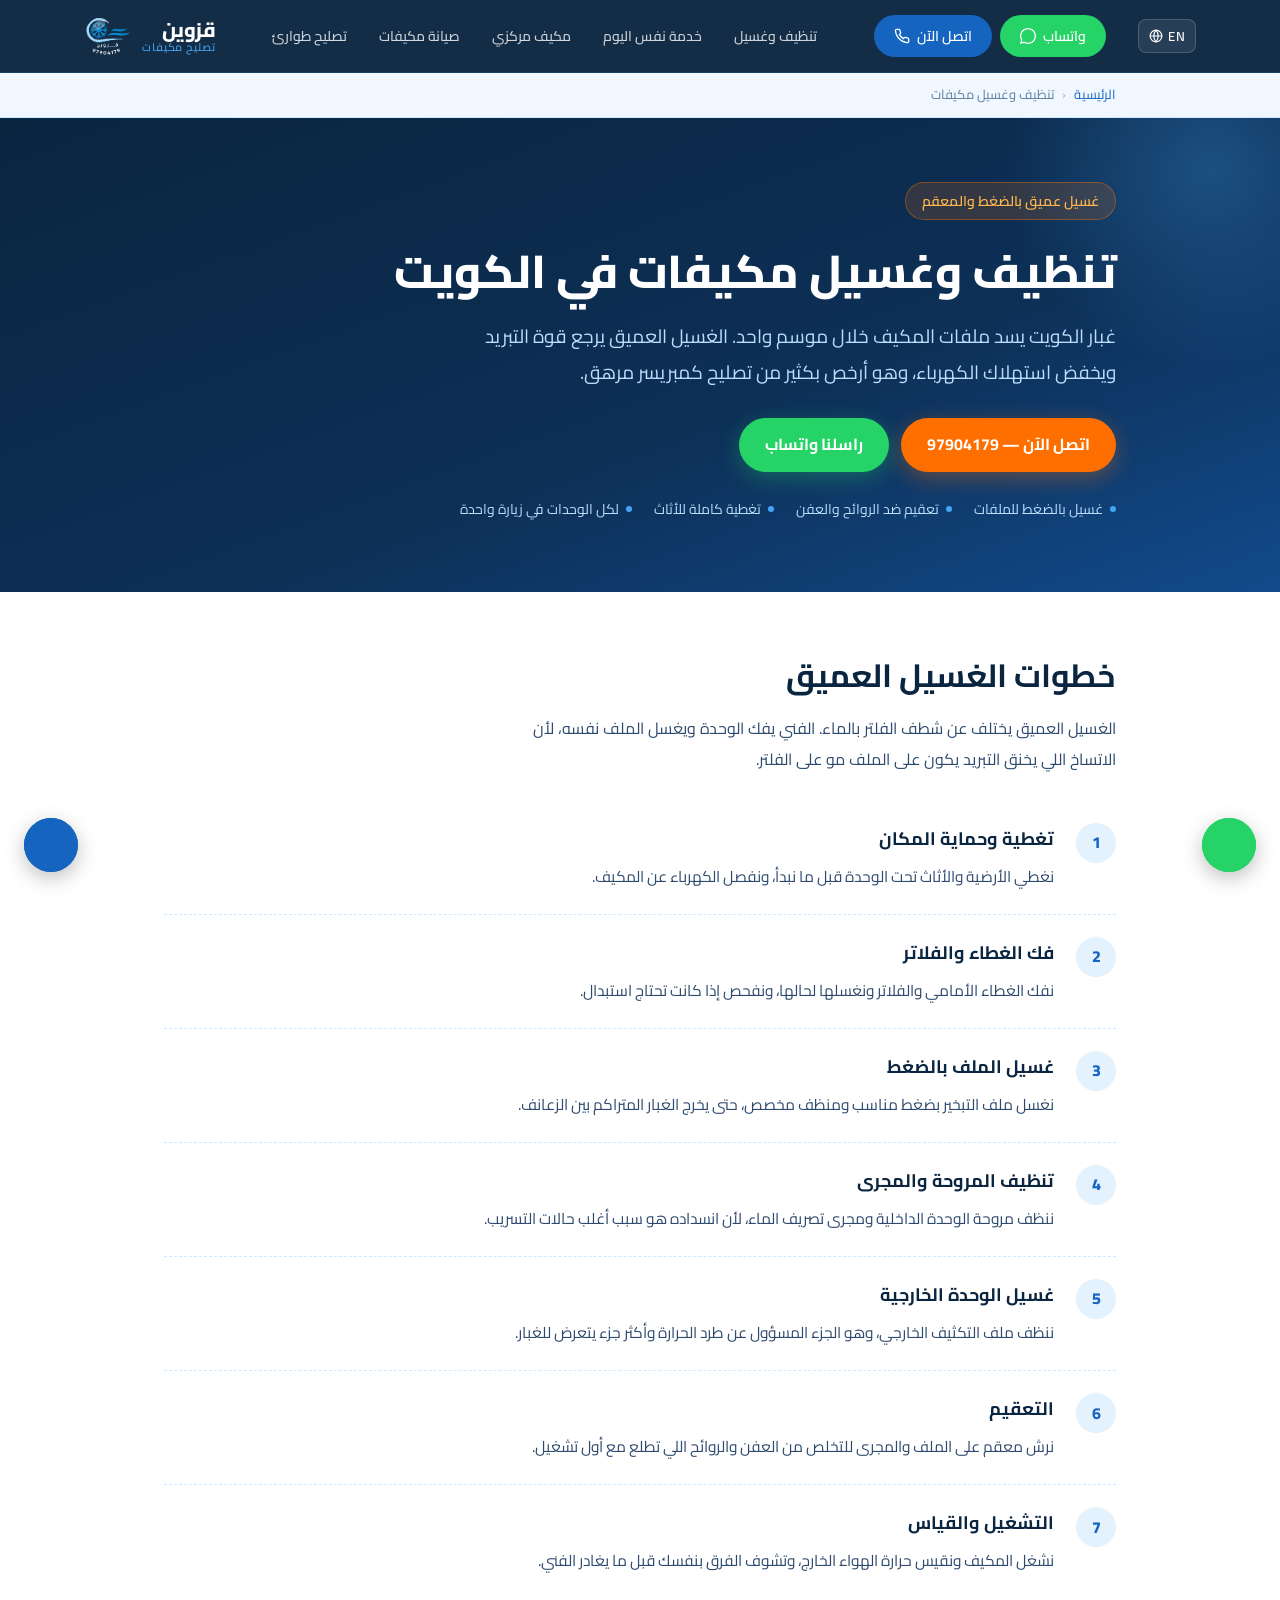
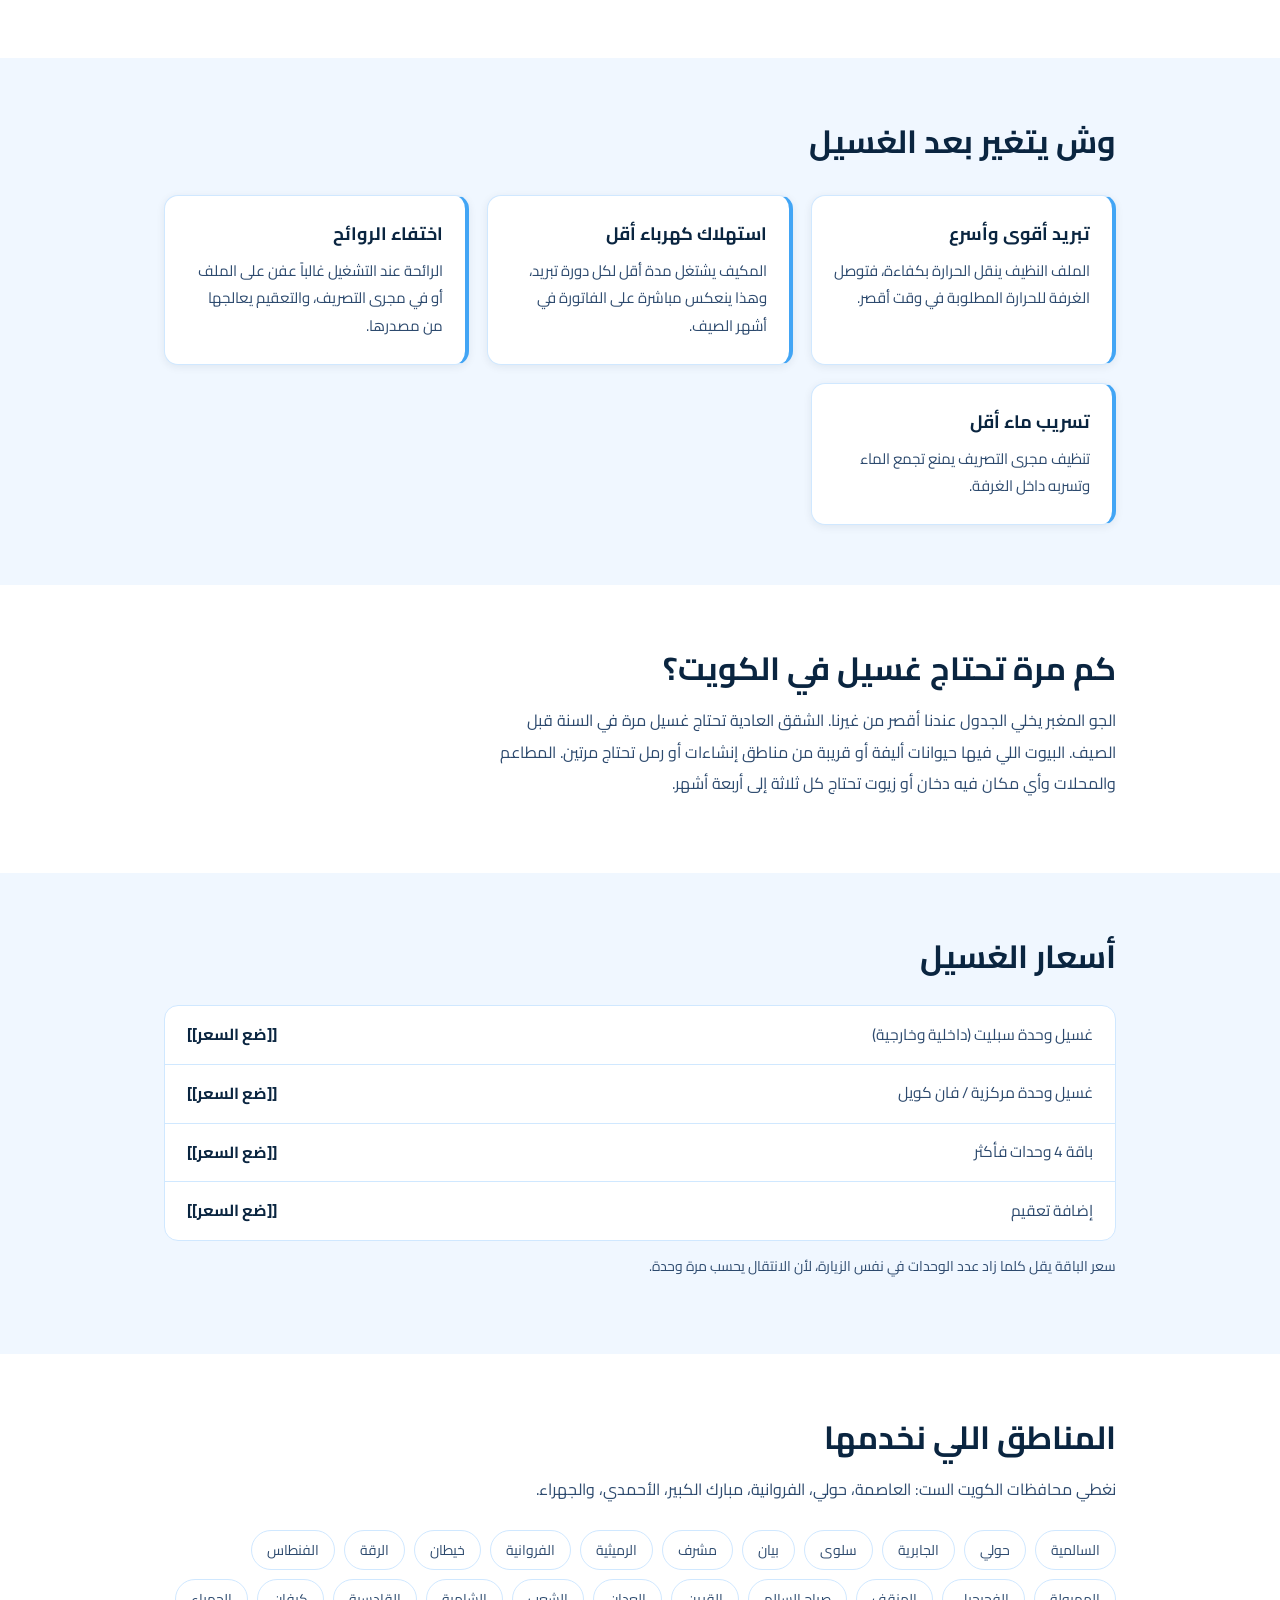
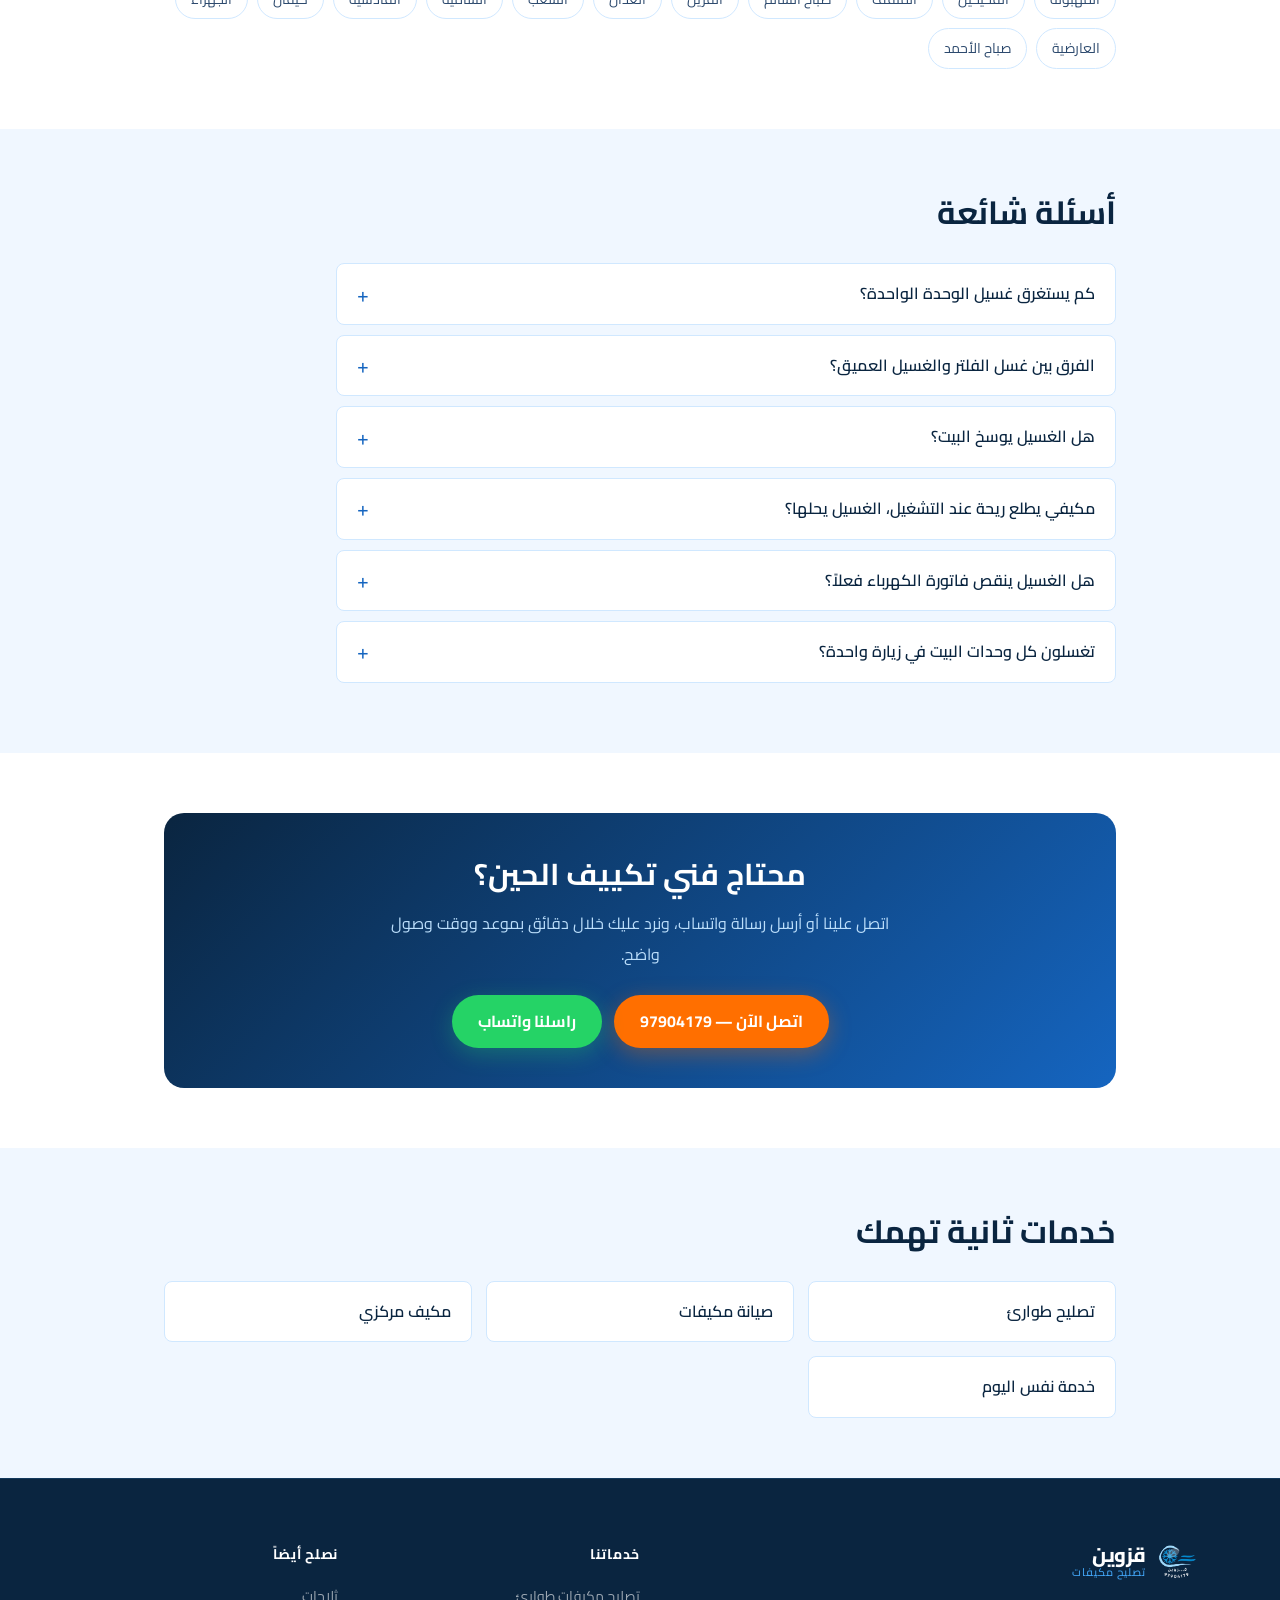
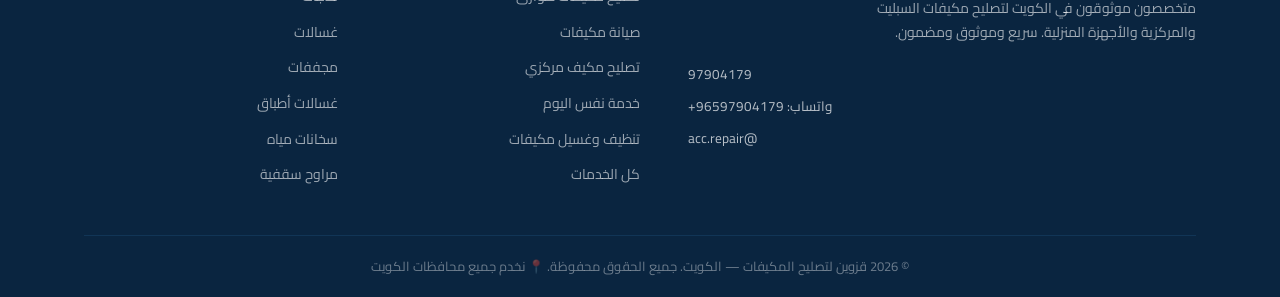
==== ac-cleaning-kuwait.html @ de3b5e45 "arabic landing pages" ====
<!DOCTYPE html>
<html lang="ar" dir="rtl">

<head>
  <!-- Google Tag Manager -->
  <script>(function(w,d,s,l,i){w[l]=w[l]||[];w[l].push({'gtm.start':
  new Date().getTime(),event:'gtm.js'});var f=d.getElementsByTagName(s)[0],
  j=d.createElement(s),dl=l!='dataLayer'?'&l='+l:'';j.async=true;j.src=
  'https://www.googletagmanager.com/gtm.js?id='+i+dl;f.parentNode.insertBefore(j,f);
  })(window,document,'script','dataLayer','GTM-M6X77CFB');</script>
  <!-- End Google Tag Manager -->

  <meta charset="UTF-8" />
  <meta name="viewport" content="width=device-width, initial-scale=1.0" />

  <title>تنظيف وغسيل مكيفات في الكويت | غسيل عميق بالضغط | 97904179</title>
  <meta name="description" content="غسيل وتنظيف مكيفات عميق في الكويت. تنظيف الفلاتر والملفات ومجرى التصريف بالضغط والمعقم، لتبريد أقوى وفاتورة كهرباء أقل. اتصل 97904179." />
  <meta name="keywords" content="تنظيف مكيفات الكويت, غسيل مكيفات, غسيل مكيف سبليت, تنظيف مكيف بالضغط, تعقيم مكيفات الكويت" />
  <meta name="author" content="قزوين لتصليح المكيفات الكويت" />
  <meta name="robots" content="index, follow" />
  <meta name="language" content="Arabic" />
  <link rel="canonical" href="https://www.qazwinacrepair.com/ac-cleaning-kuwait.html" />

  <meta property="og:type" content="website" />
  <meta property="og:url" content="https://www.qazwinacrepair.com/ac-cleaning-kuwait.html" />
  <meta property="og:title" content="تنظيف وغسيل مكيفات في الكويت | غسيل عميق بالضغط | 97904179" />
  <meta property="og:description" content="غسيل وتنظيف مكيفات عميق في الكويت. تنظيف الفلاتر والملفات ومجرى التصريف بالضغط والمعقم، لتبريد أقوى وفاتورة كهرباء أقل. اتصل 97904179." />
  <meta property="og:image" content="https://www.qazwinacrepair.com/images/logo.webp" />
  <meta property="og:locale" content="ar_KW" />
  <meta property="og:site_name" content="قزوين لتصليح المكيفات الكويت" />
  <meta name="twitter:card" content="summary_large_image" />
  <meta name="twitter:title" content="تنظيف وغسيل مكيفات في الكويت | غسيل عميق بالضغط | 97904179" />
  <meta name="twitter:description" content="غسيل وتنظيف مكيفات عميق في الكويت. تنظيف الفلاتر والملفات ومجرى التصريف بالضغط والمعقم، لتبريد أقوى وفاتورة كهرباء أقل. اتصل 97904179." />

  <meta name="theme-color" content="#0A2540" />
  <meta name="geo.region" content="KW" />
  <meta name="geo.placename" content="Kuwait" />
  <meta name="geo.position" content="29.3759;47.9774" />
  <meta name="ICBM" content="29.3759, 47.9774" />

  <link rel="apple-touch-icon" sizes="180x180" href="/apple-touch-icon.png">
  <link rel="icon" type="image/png" sizes="32x32" href="/favicon-32x32.png">
  <link rel="icon" type="image/png" sizes="16x16" href="/favicon-16x16.png">
  <link rel="manifest" href="/site.webmanifest">

  <link rel="preconnect" href="https://fonts.googleapis.com" />
  <link rel="preconnect" href="https://fonts.gstatic.com" crossorigin />
  <link rel="stylesheet" href="https://fonts.googleapis.com/css2?family=Cairo:wght@400;600;700;800&display=swap" />

  <link rel="stylesheet" href="/styles.css" />
  <link rel="stylesheet" href="/landing.css" />

  <script type="application/ld+json">
{
  "@context": "https://schema.org",
  "@graph": [
    {
      "@type": "Service",
      "name": "تنظيف وغسيل مكيفات",
      "serviceType": "تنظيف وغسيل مكيفات",
      "description": "غسيل وتنظيف مكيفات عميق في الكويت. تنظيف الفلاتر والملفات ومجرى التصريف بالضغط والمعقم، لتبريد أقوى وفاتورة كهرباء أقل. اتصل 97904179.",
      "url": "https://www.qazwinacrepair.com/ac-cleaning-kuwait.html",
      "areaServed": [
        {
          "@type": "AdministrativeArea",
          "name": "العاصمة"
        },
        {
          "@type": "AdministrativeArea",
          "name": "حولي"
        },
        {
          "@type": "AdministrativeArea",
          "name": "الفروانية"
        },
        {
          "@type": "AdministrativeArea",
          "name": "مبارك الكبير"
        },
        {
          "@type": "AdministrativeArea",
          "name": "الأحمدي"
        },
        {
          "@type": "AdministrativeArea",
          "name": "الجهراء"
        }
      ],
      "availableLanguage": [
        "ar",
        "en"
      ],
      "provider": {
        "@type": "LocalBusiness",
        "name": "قزوين لتصليح المكيفات الكويت",
        "alternateName": "Qazwin AC Repair Kuwait",
        "telephone": "+96597904179",
        "url": "https://www.qazwinacrepair.com/",
        "image": "https://www.qazwinacrepair.com/images/logo.webp",
        "priceRange": "$$",
        "address": {
          "@type": "PostalAddress",
          "addressCountry": "KW",
          "addressLocality": "Kuwait City",
          "addressRegion": "Kuwait"
        },
        "geo": {
          "@type": "GeoCoordinates",
          "latitude": 29.3759,
          "longitude": 47.9774
        },
        "openingHoursSpecification": [
          {
            "@type": "OpeningHoursSpecification",
            "dayOfWeek": [
              "Monday",
              "Tuesday",
              "Wednesday",
              "Thursday",
              "Friday",
              "Saturday",
              "Sunday"
            ],
            "opens": "00:00",
            "closes": "23:59"
          }
        ]
      }
    },
    {
      "@type": "FAQPage",
      "mainEntity": [
        {
          "@type": "Question",
          "name": "كم يستغرق غسيل الوحدة الواحدة؟",
          "acceptedAnswer": {
            "@type": "Answer",
            "text": "الغسيل العميق للسبليت يأخذ من 45 إلى 75 دقيقة تقريباً، شامل الوحدة الداخلية والخارجية والتعقيم."
          }
        },
        {
          "@type": "Question",
          "name": "الفرق بين غسل الفلتر والغسيل العميق؟",
          "acceptedAnswer": {
            "@type": "Answer",
            "text": "غسل الفلتر تقدر تسويه بنفسك ويأخذ دقائق. الغسيل العميق يشمل فك الوحدة وغسل الملف والمروحة والمجرى بالضغط، وهذا اللي يرجع قوة التبريد فعلاً."
          }
        },
        {
          "@type": "Question",
          "name": "هل الغسيل يوسخ البيت؟",
          "acceptedAnswer": {
            "@type": "Answer",
            "text": "لا. نغطي الأرضية والأثاث ونستخدم كيس تجميع ماء مثبت على الوحدة، ونشيل كل شيء بعد ما نخلص."
          }
        },
        {
          "@type": "Question",
          "name": "مكيفي يطلع ريحة عند التشغيل، الغسيل يحلها؟",
          "acceptedAnswer": {
            "@type": "Answer",
            "text": "في أغلب الحالات نعم، لأن الرائحة تجي من عفن متراكم على الملف أو في مجرى التصريف. التعقيم بعد الغسيل يعالج المصدر."
          }
        },
        {
          "@type": "Question",
          "name": "هل الغسيل ينقص فاتورة الكهرباء فعلاً؟",
          "acceptedAnswer": {
            "@type": "Answer",
            "text": "نعم، لأن المكيف المتسخ يشتغل وقت أطول للوصول لنفس درجة الحرارة. الفرق يبان أوضح في وحدات ما تغسلت من فترة طويلة."
          }
        },
        {
          "@type": "Question",
          "name": "تغسلون كل وحدات البيت في زيارة واحدة؟",
          "acceptedAnswer": {
            "@type": "Answer",
            "text": "نعم، وهذا الأفضل من ناحية السعر. أخبرنا بعدد الوحدات وقت الحجز عشان نحجز الوقت الكافي."
          }
        }
      ]
    },
    {
      "@type": "BreadcrumbList",
      "itemListElement": [
        {
          "@type": "ListItem",
          "position": 1,
          "name": "الرئيسية",
          "item": "https://www.qazwinacrepair.com/?lang=ar"
        },
        {
          "@type": "ListItem",
          "position": 2,
          "name": "تنظيف وغسيل مكيفات",
          "item": "https://www.qazwinacrepair.com/ac-cleaning-kuwait.html"
        }
      ]
    }
  ]
}
  </script>
</head>

<body>
  <noscript><iframe src="https://www.googletagmanager.com/ns.html?id=GTM-M6X77CFB" height="0" width="0" style="display:none;visibility:hidden"></iframe></noscript>

  <header class="navbar" id="navbar" role="banner">
    <div class="nav-container">

      <a href="/?lang=ar#home" class="nav-brand" aria-label="قزوين لتصليح المكيفات - الرئيسية">
        <div class="logo-sphere">
          <img src="/images/logo.webp" alt="قزوين لتصليح المكيفات الكويت" class="logo-img"
            onerror="this.style.display='none'; this.parentElement.querySelector('.logo-fallback').style.display='flex'" />
          <div class="logo-fallback" aria-hidden="true">Q</div>
        </div>
        <div class="brand-text">
          <span class="brand-name">قزوين</span>
          <span class="brand-sub">تصليح مكيفات</span>
        </div>
      </a>

      <nav class="nav-links" aria-label="التنقل الرئيسي">
        <a href="/emergency-ac-repair-kuwait.html" class="nav-link">تصليح طوارئ</a>
        <a href="/ac-maintenance-kuwait.html" class="nav-link">صيانة مكيفات</a>
        <a href="/central-ac-repair-kuwait.html" class="nav-link">مكيف مركزي</a>
        <a href="/same-day-ac-service-kuwait.html" class="nav-link">خدمة نفس اليوم</a>
        <a href="/ac-cleaning-kuwait.html" class="nav-link active">تنظيف وغسيل</a>
      </nav>

      <div class="nav-cta">
        <a href="tel:97904179" class="btn-call" aria-label="اتصل بقزوين لتصليح المكيفات">
          <svg width="16" height="16" viewBox="0 0 24 24" fill="none" stroke="currentColor" stroke-width="2" aria-hidden="true"><path d="M22 16.92v3a2 2 0 01-2.18 2 19.79 19.79 0 01-8.63-3.07 19.5 19.5 0 01-6-6A19.79 19.79 0 012.12 4.18 2 2 0 014.11 2h3a2 2 0 012 1.72c.127.96.361 1.903.7 2.81a2 2 0 01-.45 2.11L8.09 9.91a16 16 0 006 6l1.27-1.27a2 2 0 012.11-.45c.907.339 1.85.573 2.81.7A2 2 0 0122 16.92z"/></svg>
          <span>اتصل الآن</span>
        </a>
        <a href="https://wa.me/96597904179?text=%D8%A7%D9%84%D8%B3%D9%84%D8%A7%D9%85%20%D8%B9%D9%84%D9%8A%D9%83%D9%85%D8%8C%20%D8%A3%D8%A8%D8%BA%D9%89%20%D9%81%D9%86%D9%8A%20%D8%AA%D9%83%D9%8A%D9%8A%D9%81" target="_blank" rel="noopener noreferrer" class="btn-whatsapp" aria-label="واتساب">
          <svg width="16" height="16" viewBox="0 0 24 24" fill="currentColor" aria-hidden="true"><path d="M12 0C5.373 0 0 5.373 0 12c0 2.122.554 4.118 1.528 5.855L.057 23.998l6.305-1.654A11.937 11.937 0 0012 24c6.627 0 12-5.373 12-12S18.627 0 12 0zm0 22c-1.891 0-3.657-.495-5.188-1.36l-.371-.22-3.844 1.008.971-3.744-.242-.385A9.94 9.94 0 012 12C2 6.477 6.477 2 12 2s10 4.477 10 10-4.477 10-10 10z"/></svg>
          <span>واتساب</span>
        </a>
      </div>

      <div class="nav-right-controls">
        <div class="lang-switcher">
          <a class="lang-btn" href="/?lang=en" hreflang="en" aria-label="Switch to English">
            <svg width="14" height="14" viewBox="0 0 24 24" fill="none" stroke="currentColor" stroke-width="2" aria-hidden="true"><circle cx="12" cy="12" r="10"/><path d="M2 12h20M12 2a15.3 15.3 0 010 20M12 2a15.3 15.3 0 000 20"/></svg>
            <span>EN</span>
          </a>
        </div>
        <button class="hamburger" id="hamburger" aria-label="فتح القائمة" aria-expanded="false">
          <span></span><span></span><span></span>
        </button>
      </div>

    </div>

    <div class="mobile-menu" id="mobileMenu" aria-hidden="true">
      <a href="/emergency-ac-repair-kuwait.html" class="mob-link">تصليح طوارئ</a>
      <a href="/ac-maintenance-kuwait.html" class="mob-link">صيانة مكيفات</a>
      <a href="/central-ac-repair-kuwait.html" class="mob-link">مكيف مركزي</a>
      <a href="/same-day-ac-service-kuwait.html" class="mob-link">خدمة نفس اليوم</a>
      <a href="/ac-cleaning-kuwait.html" class="mob-link">تنظيف وغسيل</a>
      <div class="mob-cta">
        <a href="tel:97904179" class="btn-call"><span>اتصل الآن</span></a>
        <a href="https://wa.me/96597904179?text=%D8%A7%D9%84%D8%B3%D9%84%D8%A7%D9%85%20%D8%B9%D9%84%D9%8A%D9%83%D9%85%D8%8C%20%D8%A3%D8%A8%D8%BA%D9%89%20%D9%81%D9%86%D9%8A%20%D8%AA%D9%83%D9%8A%D9%8A%D9%81" target="_blank" rel="noopener noreferrer" class="btn-whatsapp"><span>واتساب</span></a>
      </div>
    </div>
  </header>

  <nav class="lp-crumb" aria-label="مسار التنقل">
    <ol>
      <li><a href="/?lang=ar#home">الرئيسية</a></li>
      <li>تنظيف وغسيل مكيفات</li>
    </ol>
  </nav>

  <main>
    <section class="lp-hero">
      <div class="lp-wrap">
        <span class="lp-kicker">غسيل عميق بالضغط والمعقم</span>
        <h1>تنظيف وغسيل مكيفات في الكويت</h1>
        <p class="lp-lede">غبار الكويت يسد ملفات المكيف خلال موسم واحد. الغسيل العميق يرجع قوة التبريد ويخفض استهلاك الكهرباء، وهو أرخص بكثير من تصليح كمبريسر مرهق.</p>
        <div class="lp-hero-btns">
          <a href="tel:97904179" class="lp-btn lp-btn-call">اتصل الآن — 97904179</a>
          <a href="https://wa.me/96597904179?text=%D8%A7%D9%84%D8%B3%D9%84%D8%A7%D9%85%20%D8%B9%D9%84%D9%8A%D9%83%D9%85%D8%8C%20%D8%A3%D8%A8%D8%BA%D9%89%20%D9%81%D9%86%D9%8A%20%D8%AA%D9%83%D9%8A%D9%8A%D9%81" target="_blank" rel="noopener noreferrer" class="lp-btn lp-btn-wa">راسلنا واتساب</a>
        </div>
        <div class="lp-trust">
        <span><i></i>غسيل بالضغط للملفات</span>
        <span><i></i>تعقيم ضد الروائح والعفن</span>
        <span><i></i>تغطية كاملة للأثاث</span>
        <span><i></i>لكل الوحدات في زيارة واحدة</span>
        </div>
      </div>
    </section>

  <section class="lp-sec">
    <div class="lp-wrap">
      <h2>خطوات الغسيل العميق</h2>
      <p>الغسيل العميق يختلف عن شطف الفلتر بالماء. الفني يفك الوحدة ويغسل الملف نفسه، لأن الاتساخ اللي يخنق التبريد يكون على الملف مو على الفلتر.</p>
      <div class="lp-steps">
        <div class="lp-step"><h3>تغطية وحماية المكان</h3><p>نغطي الأرضية والأثاث تحت الوحدة قبل ما نبدأ، ونفصل الكهرباء عن المكيف.</p></div>
        <div class="lp-step"><h3>فك الغطاء والفلاتر</h3><p>نفك الغطاء الأمامي والفلاتر ونغسلها لحالها، ونفحص إذا كانت تحتاج استبدال.</p></div>
        <div class="lp-step"><h3>غسيل الملف بالضغط</h3><p>نغسل ملف التبخير بضغط مناسب ومنظف مخصص، حتى يخرج الغبار المتراكم بين الزعانف.</p></div>
        <div class="lp-step"><h3>تنظيف المروحة والمجرى</h3><p>ننظف مروحة الوحدة الداخلية ومجرى تصريف الماء، لأن انسداده هو سبب أغلب حالات التسريب.</p></div>
        <div class="lp-step"><h3>غسيل الوحدة الخارجية</h3><p>ننظف ملف التكثيف الخارجي، وهو الجزء المسؤول عن طرد الحرارة وأكثر جزء يتعرض للغبار.</p></div>
        <div class="lp-step"><h3>التعقيم</h3><p>نرش معقم على الملف والمجرى للتخلص من العفن والروائح اللي تطلع مع أول تشغيل.</p></div>
        <div class="lp-step"><h3>التشغيل والقياس</h3><p>نشغل المكيف ونقيس حرارة الهواء الخارج، وتشوف الفرق بنفسك قبل ما يغادر الفني.</p></div>
      </div>
    </div>
  </section>
  <section class="lp-sec alt">
    <div class="lp-wrap">
      <h2>وش يتغير بعد الغسيل</h2>
      <div class="lp-cards">
        <article class="lp-card"><h3>تبريد أقوى وأسرع</h3><p>الملف النظيف ينقل الحرارة بكفاءة، فتوصل الغرفة للحرارة المطلوبة في وقت أقصر.</p></article>
        <article class="lp-card"><h3>استهلاك كهرباء أقل</h3><p>المكيف يشتغل مدة أقل لكل دورة تبريد، وهذا ينعكس مباشرة على الفاتورة في أشهر الصيف.</p></article>
        <article class="lp-card"><h3>اختفاء الروائح</h3><p>الرائحة عند التشغيل غالباً عفن على الملف أو في مجرى التصريف، والتعقيم يعالجها من مصدرها.</p></article>
        <article class="lp-card"><h3>تسريب ماء أقل</h3><p>تنظيف مجرى التصريف يمنع تجمع الماء وتسربه داخل الغرفة.</p></article>
      </div>
    </div>
  </section>
  <section class="lp-sec">
    <div class="lp-wrap">
      <h2>كم مرة تحتاج غسيل في الكويت؟</h2>
      <p>الجو المغبر يخلي الجدول عندنا أقصر من غيرنا. الشقق العادية تحتاج غسيل مرة في السنة قبل الصيف. البيوت اللي فيها حيوانات أليفة أو قريبة من مناطق إنشاءات أو رمل تحتاج مرتين. المطاعم والمحلات وأي مكان فيه دخان أو زيوت تحتاج كل ثلاثة إلى أربعة أشهر.</p>
    </div>
  </section>
  <section class="lp-sec alt">
    <div class="lp-wrap">
      <h2>أسعار الغسيل</h2>
      <div class="lp-price">
        <div class="lp-price-row"><span>غسيل وحدة سبليت (داخلية وخارجية)</span><b>[[ضع السعر]]</b></div>
        <div class="lp-price-row"><span>غسيل وحدة مركزية / فان كويل</span><b>[[ضع السعر]]</b></div>
        <div class="lp-price-row"><span>باقة 4 وحدات فأكثر</span><b>[[ضع السعر]]</b></div>
        <div class="lp-price-row"><span>إضافة تعقيم</span><b>[[ضع السعر]]</b></div>
      </div>
      <p class="lp-note">سعر الباقة يقل كلما زاد عدد الوحدات في نفس الزيارة، لأن الانتقال يحسب مرة وحدة.</p>
    </div>
  </section>

    <section class="lp-sec">
      <div class="lp-wrap">
        <h2>المناطق اللي نخدمها</h2>
        <p>نغطي محافظات الكويت الست: العاصمة، حولي، الفروانية، مبارك الكبير، الأحمدي، والجهراء.</p>
        <div class="lp-chips">
        <span>السالمية</span>
        <span>حولي</span>
        <span>الجابرية</span>
        <span>سلوى</span>
        <span>بيان</span>
        <span>مشرف</span>
        <span>الرميثية</span>
        <span>الفروانية</span>
        <span>خيطان</span>
        <span>الرقة</span>
        <span>الفنطاس</span>
        <span>المهبولة</span>
        <span>الفحيحيل</span>
        <span>المنقف</span>
        <span>صباح السالم</span>
        <span>القرين</span>
        <span>العدان</span>
        <span>الشعب</span>
        <span>الشامية</span>
        <span>القادسية</span>
        <span>كيفان</span>
        <span>الجهراء</span>
        <span>العارضية</span>
        <span>صباح الأحمد</span>
        </div>
      </div>
    </section>

    <section class="lp-sec alt">
      <div class="lp-wrap">
        <h2>أسئلة شائعة</h2>
        <div class="lp-faq">
        <details>
          <summary>كم يستغرق غسيل الوحدة الواحدة؟</summary>
          <div class="lp-ans">الغسيل العميق للسبليت يأخذ من 45 إلى 75 دقيقة تقريباً، شامل الوحدة الداخلية والخارجية والتعقيم.</div>
        </details>
        <details>
          <summary>الفرق بين غسل الفلتر والغسيل العميق؟</summary>
          <div class="lp-ans">غسل الفلتر تقدر تسويه بنفسك ويأخذ دقائق. الغسيل العميق يشمل فك الوحدة وغسل الملف والمروحة والمجرى بالضغط، وهذا اللي يرجع قوة التبريد فعلاً.</div>
        </details>
        <details>
          <summary>هل الغسيل يوسخ البيت؟</summary>
          <div class="lp-ans">لا. نغطي الأرضية والأثاث ونستخدم كيس تجميع ماء مثبت على الوحدة، ونشيل كل شيء بعد ما نخلص.</div>
        </details>
        <details>
          <summary>مكيفي يطلع ريحة عند التشغيل، الغسيل يحلها؟</summary>
          <div class="lp-ans">في أغلب الحالات نعم، لأن الرائحة تجي من عفن متراكم على الملف أو في مجرى التصريف. التعقيم بعد الغسيل يعالج المصدر.</div>
        </details>
        <details>
          <summary>هل الغسيل ينقص فاتورة الكهرباء فعلاً؟</summary>
          <div class="lp-ans">نعم، لأن المكيف المتسخ يشتغل وقت أطول للوصول لنفس درجة الحرارة. الفرق يبان أوضح في وحدات ما تغسلت من فترة طويلة.</div>
        </details>
        <details>
          <summary>تغسلون كل وحدات البيت في زيارة واحدة؟</summary>
          <div class="lp-ans">نعم، وهذا الأفضل من ناحية السعر. أخبرنا بعدد الوحدات وقت الحجز عشان نحجز الوقت الكافي.</div>
        </details>
        </div>
      </div>
    </section>

    <section class="lp-sec">
      <div class="lp-wrap">
        <div class="lp-cta">
          <h2>محتاج فني تكييف الحين؟</h2>
          <p>اتصل علينا أو أرسل رسالة واتساب، ونرد عليك خلال دقائق بموعد ووقت وصول واضح.</p>
          <div class="lp-hero-btns">
            <a href="tel:97904179" class="lp-btn lp-btn-call">اتصل الآن — 97904179</a>
            <a href="https://wa.me/96597904179?text=%D8%A7%D9%84%D8%B3%D9%84%D8%A7%D9%85%20%D8%B9%D9%84%D9%8A%D9%83%D9%85%D8%8C%20%D8%A3%D8%A8%D8%BA%D9%89%20%D9%81%D9%86%D9%8A%20%D8%AA%D9%83%D9%8A%D9%8A%D9%81" target="_blank" rel="noopener noreferrer" class="lp-btn lp-btn-wa">راسلنا واتساب</a>
          </div>
        </div>
      </div>
    </section>

    <section class="lp-sec alt">
      <div class="lp-wrap">
        <h2>خدمات ثانية تهمك</h2>
        <div class="lp-related">
        <a href="/emergency-ac-repair-kuwait.html">تصليح طوارئ</a>
        <a href="/ac-maintenance-kuwait.html">صيانة مكيفات</a>
        <a href="/central-ac-repair-kuwait.html">مكيف مركزي</a>
        <a href="/same-day-ac-service-kuwait.html">خدمة نفس اليوم</a>
        </div>
      </div>
    </section>
  </main>

  <footer class="footer" aria-label="تذييل الصفحة">
    <div class="footer-container">
      <div class="footer-grid">
        <div class="footer-brand">
          <div class="footer-logo">
            <div class="logo-sphere small">
              <img src="/images/logo.webp" alt="قزوين لتصليح المكيفات" class="logo-img"
                onerror="this.style.display='none'; this.parentElement.querySelector('.logo-fallback').style.display='flex'" />
              <div class="logo-fallback" aria-hidden="true">Q</div>
            </div>
            <div class="brand-text">
              <span class="brand-name">قزوين</span>
              <span class="brand-sub">تصليح مكيفات</span>
            </div>
          </div>
          <p class="footer-desc">متخصصون موثوقون في الكويت لتصليح مكيفات السبليت والمركزية والأجهزة المنزلية. سريع وموثوق ومضمون.</p>
          <div class="footer-contacts">
            <a href="tel:97904179" class="footer-contact-link">97904179</a>
            <a href="https://wa.me/96597904179" target="_blank" rel="noopener noreferrer" class="footer-contact-link">واتساب: 96597904179+</a>
            <a href="https://www.instagram.com/acc.repair" target="_blank" rel="noopener noreferrer" class="footer-contact-link">@acc.repair</a>
          </div>
        </div>

        <div class="footer-col">
          <h4 class="footer-col-title">خدماتنا</h4>
          <ul class="footer-list">
            <li><a href="/emergency-ac-repair-kuwait.html">تصليح مكيفات طوارئ</a></li>
            <li><a href="/ac-maintenance-kuwait.html">صيانة مكيفات</a></li>
            <li><a href="/central-ac-repair-kuwait.html">تصليح مكيف مركزي</a></li>
            <li><a href="/same-day-ac-service-kuwait.html">خدمة نفس اليوم</a></li>
            <li><a href="/ac-cleaning-kuwait.html">تنظيف وغسيل مكيفات</a></li>
            <li><a href="/?lang=ar#services">كل الخدمات</a></li>
          </ul>
        </div>

        <div class="footer-col">
          <h4 class="footer-col-title">نصلح أيضاً</h4>
          <ul class="footer-list">
            <li><a href="/?lang=ar#services">ثلاجات</a></li>
            <li><a href="/?lang=ar#services">غسالات</a></li>
            <li><a href="/?lang=ar#services">مجففات</a></li>
            <li><a href="/?lang=ar#services">غسالات أطباق</a></li>
            <li><a href="/?lang=ar#services">سخانات مياه</a></li>
            <li><a href="/?lang=ar#services">مراوح سقفية</a></li>
          </ul>
        </div>
      </div>

      <div class="footer-bottom">
        <p>© 2026 قزوين لتصليح المكيفات — الكويت. جميع الحقوق محفوظة. 📍 نخدم جميع محافظات الكويت</p>
      </div>
    </div>
  </footer>

  <a href="tel:97904179" class="float-call" aria-label="اتصل الآن">
    <svg width="22" height="22" viewBox="0 0 24 24" fill="none" stroke="white" stroke-width="2" aria-hidden="true"><path d="M22 16.92v3a2 2 0 01-2.18 2 19.79 19.79 0 01-8.63-3.07 19.5 19.5 0 01-6-6A19.79 19.79 0 012.12 4.18 2 2 0 014.11 2h3a2 2 0 012 1.72c.127.96.361 1.903.7 2.81a2 2 0 01-.45 2.11L8.09 9.91a16 16 0 006 6l1.27-1.27a2 2 0 012.11-.45c.907.339 1.85.573 2.81.7A2 2 0 0122 16.92z"/></svg>
  </a>
  <a href="https://wa.me/96597904179?text=%D8%A7%D9%84%D8%B3%D9%84%D8%A7%D9%85%20%D8%B9%D9%84%D9%8A%D9%83%D9%85%D8%8C%20%D8%A3%D8%A8%D8%BA%D9%89%20%D9%81%D9%86%D9%8A%20%D8%AA%D9%83%D9%8A%D9%8A%D9%81" target="_blank" rel="noopener noreferrer" class="float-wa" aria-label="واتساب">
    <svg width="24" height="24" viewBox="0 0 24 24" fill="white" aria-hidden="true"><path d="M12 0C5.373 0 0 5.373 0 12c0 2.122.554 4.118 1.528 5.855L.057 23.998l6.305-1.654A11.937 11.937 0 0012 24c6.627 0 12-5.373 12-12S18.627 0 12 0zm0 22c-1.891 0-3.657-.495-5.188-1.36l-.371-.22-3.844 1.008.971-3.744-.242-.385A9.94 9.94 0 012 12C2 6.477 6.477 2 12 2s10 4.477 10 10-4.477 10-10 10z"/></svg>
  </a>

  <script src="/main.js" defer></script>
</body>

</html>
---- styles.css ----
/* =============================================
   QAZWIN AC REPAIR KUWAIT — styles.css
   Color Palette:
   --navy:   #0A2540  (Dark Navy)
   --blue:   #1565C0  (Strong Blue)
   --sky:    #42A5F5  (Sky Blue)
   --ice:    #E3F2FD  (Ice White)
   --accent: #FF6F00  (Orange Accent)
   ============================================= */
/* ===== RESET & BASE ===== */
*, *::before, *::after {
  box-sizing: border-box;
  margin: 0;
  padding: 0;
}

:root {
  --navy:       #0A2540;
  --navy-light: #0d2e4e;
  --blue:       #1565C0;
  --blue-light: #1976D2;
  --sky:        #42A5F5;
  --ice:        #E3F2FD;
  --ice-dark:   #BBDEFB;
  --accent:     #FF6F00;
  --accent-hover: #E65100;
  --wa-green:   #25D366;
  --wa-dark:    #128C7E;
  --white:      #ffffff;
  --text-dark:  #0A2540;
  --text-mid:   #2d4a6e;
  --text-muted: #5a7fa0;
  --bg-light:   #f0f7ff;
  --border:     #d0e8ff;
  --shadow-sm:  0 2px 8px rgba(10,37,64,0.08);
  --shadow-md:  0 4px 20px rgba(10,37,64,0.12);
  --shadow-lg:  0 8px 40px rgba(10,37,64,0.16);
  --radius-sm:  8px;
  --radius-md:  14px;
  --radius-lg:  20px;
  --radius-xl:  28px;
  --font-head:   sans-serif;
  --font-body:   sans-serif;
  --nav-h:      72px;
  --transition: 0.25s ease;
}


html {
  scroll-behavior: smooth;
  font-size: 16px;
}

body {
  font-family: var(--font-body);
  color: var(--text-dark);
  background: var(--white);
  line-height: 1.6;
  overflow-x: hidden;
  -webkit-font-smoothing: antialiased;
}

a {
  text-decoration: none;
  color: inherit;
  transition: color var(--transition), opacity var(--transition);
}

ul { list-style: none; }

img { max-width: 100%; display: block; }

strong { font-weight: 600; }

/* ===== UTILITY ===== */
.section-container {
  max-width: 1160px;
  margin: 0 auto;
  padding: 0 24px;
}

.section-header {
  text-align: center;
  margin-bottom: 56px;
}

.section-eyebrow {
  font-family: var(--font-head);
  font-size: 13px;
  font-weight: 600;
  letter-spacing: 0.12em;
  text-transform: uppercase;
  color: var(--accent);
  margin-bottom: 10px;
}

.section-header h2 {
  font-family: var(--font-head);
  font-size: clamp(28px, 4vw, 40px);
  font-weight: 700;
  color: var(--navy);
  line-height: 1.2;
  margin-bottom: 14px;
}

.section-sub {
  font-size: 17px;
  color: var(--text-mid);
  max-width: 600px;
  margin: 0 auto;
  line-height: 1.65;
}

/* ===== BUTTONS ===== */
.btn-primary {
  display: inline-flex;
  align-items: center;
  gap: 8px;
  background: var(--blue);
  color: var(--white);
  font-family: var(--font-body);
  font-size: 15px;
  font-weight: 600;
  padding: 13px 26px;
  border-radius: 50px;
  border: none;
  cursor: pointer;
  transition: background var(--transition), transform var(--transition), box-shadow var(--transition);
  box-shadow: 0 4px 16px rgba(21,101,192,0.35);
  white-space: nowrap;
}
.btn-primary:hover {
  background: var(--blue-light);
  transform: translateY(-2px);
  box-shadow: 0 8px 24px rgba(21,101,192,0.4);
}
.btn-primary.w-full {
  width: 100%;
  justify-content: center;
}

.btn-call {
  display: inline-flex;
  align-items: center;
  gap: 7px;
  background: var(--blue);
  color: var(--white);
  font-family: var(--font-body);
  font-size: 14px;
  font-weight: 600;
  padding: 10px 20px;
  border-radius: 50px;
  transition: background var(--transition), transform var(--transition);
  white-space: nowrap;
}
.btn-call:hover {
  background: var(--blue-light);
  transform: translateY(-1px);
}

.btn-whatsapp {
  display: inline-flex;
  align-items: center;
  gap: 7px;
  background: var(--wa-green);
  color: var(--white);
  font-family: var(--font-body);
  font-size: 14px;
  font-weight: 600;
  padding: 10px 20px;
  border-radius: 50px;
  transition: background var(--transition), transform var(--transition);
  white-space: nowrap;
}
.btn-whatsapp:hover {
  background: var(--wa-dark);
  transform: translateY(-1px);
}

.btn-wa-hero {
  display: inline-flex;
  align-items: center;
  gap: 8px;
  background: var(--wa-green);
  color: var(--white);
  font-family: var(--font-body);
  font-size: 15px;
  font-weight: 600;
  padding: 13px 26px;
  border-radius: 50px;
  transition: background var(--transition), transform var(--transition), box-shadow var(--transition);
  box-shadow: 0 4px 16px rgba(37,211,102,0.35);
  white-space: nowrap;
}
.btn-wa-hero:hover {
  background: var(--wa-dark);
  transform: translateY(-2px);
  box-shadow: 0 8px 24px rgba(37,211,102,0.4);
}

/* ===== NAVBAR ===== */
.navbar {
  position: fixed;
  top: 0;
  left: 0;
  right: 0;
  z-index: 1000;
  background: rgba(10, 37, 64, 0.96);
  backdrop-filter: blur(12px);
  -webkit-backdrop-filter: blur(12px);
  border-bottom: 1px solid rgba(66,165,245,0.15);
  transition: background var(--transition), box-shadow var(--transition);
}
.navbar.scrolled {
  background: rgba(10, 37, 64, 0.99);
  box-shadow: 0 2px 24px rgba(0,0,0,0.25);
}

.nav-container {
  max-width: 1160px;
  margin: 0 auto;
  padding: 0 24px;
  height: var(--nav-h);
  display: flex;
  align-items: center;
  gap: 32px;
}

/* Logo */
.nav-brand {
  display: flex;
  align-items: center;
  gap: 12px;
  flex-shrink: 0;
}

.logo-sphere {
  width: 46px;
  height: 43px;
  border-radius: 50%;
  /* background: linear-gradient(135deg, var(--sky) 0%, var(--blue) 60%, var(--navy) 100%); */
  /* box-shadow: 0 0 0 3px rgba(66,165,245,0.3), 0 4px 12px rgba(21,101,192,0.4); */
  display: flex;
  align-items: center;
  justify-content: center;
  overflow: hidden;
  position: relative;
  flex-shrink: 0;
}
.logo-sphere::after {
  content: '';
  position: absolute;
  top: 6px;
  left: 8px;
  width: 14px;
  height: 8px;
  background: rgba(255,255,255,0.25);
  border-radius: 50%;
  transform: rotate(-30deg);
}
.logo-sphere.small {
  width: 38px;
  height: 38px;
}
.logo-img {
  width: 100%;
  height: 100%;
  object-fit: cover;
  border-radius: 50%;
}
.logo-fallback {
  display: none;
  align-items: center;
  justify-content: center;
  color: white;
  font-family: var(--font-head);
  font-weight: 800;
  font-size: 20px;
  width: 100%;
  height: 100%;
}

.brand-text {
  display: flex;
  flex-direction: column;
  line-height: 1;
}
.brand-name {
  font-family: var(--font-head);
  font-size: 20px;
  font-weight: 800;
  color: var(--white);
  letter-spacing: -0.02em;
}
.brand-sub {
  font-family: var(--font-body);
  font-size: 11px;
  font-weight: 500;
  color: var(--sky);
  letter-spacing: 0.08em;
  margin-top: 2px;
  text-transform: uppercase;
}

/* Nav Links */
.nav-links {
  display: flex;
  align-items: center;
  gap: 4px;
  flex: 1;
  justify-content: center;
}
.nav-link {
  font-family: var(--font-body);
  font-size: 14px;
  font-weight: 500;
  color: rgba(255,255,255,0.8);
  padding: 7px 14px;
  border-radius: 8px;
  transition: color var(--transition), background var(--transition);
}
.nav-link:hover,
.nav-link.active {
  color: var(--white);
  background: rgba(66,165,245,0.15);
}

/* Nav CTA */
.nav-cta {
  display: flex;
  align-items: center;
  gap: 8px;
  flex-shrink: 0;
}

/* Hamburger */
.hamburger {
  display: none;
  flex-direction: column;
  gap: 5px;
  background: none;
  border: none;
  cursor: pointer;
  padding: 6px;
  margin-left: auto;
}
.hamburger span {
  display: block;
  width: 24px;
  height: 2px;
  background: var(--white);
  border-radius: 2px;
  transition: transform var(--transition), opacity var(--transition);
}
.hamburger.open span:nth-child(1) { transform: translateY(7px) rotate(45deg); }
.hamburger.open span:nth-child(2) { opacity: 0; }
.hamburger.open span:nth-child(3) { transform: translateY(-7px) rotate(-45deg); }

/* Mobile Menu */
.mobile-menu {
  display: none;
  flex-direction: column;
  background: var(--navy);
  border-top: 1px solid rgba(66,165,245,0.15);
  padding: 16px 24px 20px;
  gap: 4px;
  max-height: 0;
  overflow: hidden;
  transition: max-height 0.35s ease, padding var(--transition);
}
.mobile-menu.open {
  display: flex;
  max-height: 400px;
}
.mob-link {
  font-size: 15px;
  font-weight: 500;
  color: rgba(255,255,255,0.85);
  padding: 10px 12px;
  border-radius: 8px;
  transition: background var(--transition), color var(--transition);
}
.mob-link:hover { background: rgba(66,165,245,0.15); color: white; }
.mob-cta {
  display: flex;
  gap: 10px;
  margin-top: 12px;
  flex-wrap: wrap;
}

/* ===== HERO ===== */
.hero {
  position: relative;
  min-height: 100vh;
  display: flex;
  align-items: center;
  background: var(--navy);
  overflow: hidden;
  padding-top: var(--nav-h);
}

/* Background shapes */
.hero-bg-shapes { position: absolute; inset: 0; pointer-events: none; overflow: hidden; }

.shape {
  position: absolute;
  border-radius: 50%;
  filter: blur(60px);
  opacity: 0.18;
}
.shape-1 {
  width: 600px; height: 600px;
  background: var(--blue);
  top: -150px; right: -100px;
  animation: float1 8s ease-in-out infinite;
}
.shape-2 {
  width: 400px; height: 400px;
  background: var(--sky);
  bottom: -100px; left: -80px;
  animation: float2 10s ease-in-out infinite;
}
.shape-3 {
  width: 250px; height: 250px;
  background: var(--accent);
  top: 40%; right: 20%;
  opacity: 0.08;
  animation: float1 12s ease-in-out infinite reverse;
}
.grid-overlay {
  position: absolute; inset: 0;
  background-image:
    linear-gradient(rgba(66,165,245,0.04) 1px, transparent 1px),
    linear-gradient(90deg, rgba(66,165,245,0.04) 1px, transparent 1px);
  background-size: 48px 48px;
}

@keyframes float1 {
  0%, 100% { transform: translate(0, 0); }
  50% { transform: translate(30px, -30px); }
}
@keyframes float2 {
  0%, 100% { transform: translate(0, 0); }
  50% { transform: translate(-20px, 20px); }
}

.hero-container {
  position: relative;
  z-index: 2;
  max-width: 1160px;
  margin: 0 auto;
  padding: 80px 24px;
  text-align: center;
}

/* Badge */
.hero-badge {
  display: inline-flex;
  align-items: center;
  gap: 6px;
  background: rgba(66,165,245,0.12);
  border: 1px solid rgba(66,165,245,0.35);
  color: var(--sky);
  font-family: var(--font-body);
  font-size: 13px;
  font-weight: 600;
  letter-spacing: 0.05em;
  padding: 7px 16px;
  border-radius: 50px;
  margin-bottom: 28px;
  backdrop-filter: blur(8px);
  animation: fadeInDown 0.7s ease both;
}

/* Hero Heading */
.hero-title {
  font-family: var(--font-head);
  font-size: clamp(36px, 6.5vw, 72px);
  font-weight: 800;
  line-height: 1.1;
  margin-bottom: 24px;
  animation: fadeInUp 0.8s 0.15s ease both;
}
.title-white { color: var(--white); }
.title-accent { color: var(--accent); }
.title-blue { color: var(--sky); }

.hero-desc {
  font-size: clamp(15px, 2vw, 18px);
  color: rgba(255,255,255,0.72);
  max-width: 620px;
  margin: 0 auto 36px;
  line-height: 1.7;
  animation: fadeInUp 0.8s 0.3s ease both;
}
.hero-desc strong { color: rgba(255,255,255,0.9); }

.hero-btns {
  display: flex;
  align-items: center;
  justify-content: center;
  gap: 14px;
  flex-wrap: wrap;
  animation: fadeInUp 0.8s 0.45s ease both;
}

@keyframes fadeInDown {
  from { opacity: 0; transform: translateY(-20px); }
  to   { opacity: 1; transform: translateY(0); }
}
@keyframes fadeInUp {
  from { opacity: 0; transform: translateY(24px); }
  to   { opacity: 1; transform: translateY(0); }
}

/* ===== STATS BANNER ===== */
.stats-banner {
  background: var(--white);
  border-bottom: 1px solid var(--border);
  box-shadow: 0 4px 24px rgba(10,37,64,0.08);
}
.stats-container {
  max-width: 1160px;
  margin: 0 auto;
  padding: 0 24px;
  display: flex;
  align-items: center;
  justify-content: center;
  flex-wrap: wrap;
}
.stat-item {
  flex: 1;
  min-width: 140px;
  display: flex;
  flex-direction: column;
  align-items: center;
  padding: 28px 20px;
  text-align: center;
}
.stat-num {
  font-family: var(--font-head);
  font-size: clamp(28px, 4vw, 40px);
  font-weight: 800;
  color: var(--blue);
  line-height: 1;
}
.stat-label {
  font-size: 13px;
  font-weight: 500;
  color: var(--text-muted);
  margin-top: 6px;
  text-transform: uppercase;
  letter-spacing: 0.06em;
}
.stat-divider {
  width: 1px;
  height: 48px;
  background: var(--border);
  flex-shrink: 0;
}

/* ===== MARQUEE TICKER ===== */
.ticker-wrap {
  background: var(--blue);
  overflow: hidden;
  padding: 12px 0;
  cursor: default;
}
.ticker-track {
  display: flex;
  gap: 0;
  width: max-content;
  animation: ticker 35s linear infinite;
  white-space: nowrap;
}
.ticker-wrap:hover .ticker-track {
  animation-play-state: paused;
}
.tick-item {
  font-family: var(--font-body);
  font-size: 14px;
  font-weight: 500;
  color: rgba(255,255,255,0.95);
  padding: 0 32px;
  position: relative;
}
.tick-item::after {
  content: '·';
  position: absolute;
  right: 0;
  color: rgba(255,255,255,0.4);
}

@keyframes ticker {
  from { transform: translateX(0); }
  to   { transform: translateX(-50%); }
}

/* ===== SERVICES SECTION ===== */
.services {
  background: var(--bg-light);
  padding: 96px 0;
}

.services-grid {
  display: grid;
  grid-template-columns: repeat(2, 1fr);
  gap: 24px;
}

.service-card {
  background: var(--white);
  border: 1px solid var(--border);
  border-radius: var(--radius-lg);
  padding: 36px 32px;
  position: relative;
  overflow: hidden;
  transition: transform var(--transition), box-shadow var(--transition), border-color var(--transition) 1s ease-in-out;
}
.service-card:hover {
  transform: translateY(-4px);
  box-shadow: var(--shadow-lg);
  border-color: var(--sky);
}
.service-card::before {
  content: '';
  position: absolute;
  top: 0; left: 0; right: 0;
  height: 3px;
  background: linear-gradient(90deg, var(--blue), var(--sky));
  opacity: 0;
  transition: opacity var(--transition);
}
.service-card:hover::before { opacity: 1; }

/* Badge "Main" — diagonal top-right */
.svc-badge-main {
  position: absolute;
  top: 42px;
  right: -26px;
  background: var(--accent);
  color: white;
  font-family: var(--font-head);
  font-size: 10px;
  font-weight: 700;
  letter-spacing: 0.08em;
  text-transform: uppercase;
  padding: 4px 42px;
  transform: rotate(35deg);
  transform-origin: top right;
  box-shadow: 0 2px 8px rgba(255,111,0,0.4);
  z-index: 2;
  /* width: 100px; */
}

.svc-icon {
  width: 72px;
  height: 72px;
  margin-bottom: 20px;
}
.svc-icon svg { width: 100%; height: 100%; }

.service-card h3 {
  font-family: var(--font-head);
  font-size: 20px;
  font-weight: 700;
  color: var(--navy);
  margin-bottom: 12px;
  line-height: 1.3;
}

.service-card p {
  font-size: 14px;
  color: var(--text-mid);
  line-height: 1.65;
  margin-bottom: 16px;
}

.svc-list {
  list-style: none;
  display: flex;
  flex-direction: column;
  gap: 7px;
}
.svc-list li {
  font-size: 13.5px;
  color: var(--text-mid);
  padding-left: 18px;
  position: relative;
  line-height: 1.5;
}
.svc-list li::before {
  content: '❄';
  position: absolute;
  left: 0;
  color: var(--sky);
  font-size: 11px;
  top: 2px;
}
.service-book{
       display: flex;
    justify-content: center;
    align-items: center;
   background-color: var(--blue);
  padding: -2px;
  width: 78px;
  height: 33px;
  border-radius: 20px;
  color: white;
  border: 1px solid rgba(0, 0, 0, 0.37);
  transition: 0.2s ease;
  font-size: 1rem;
  font-weight: 550;
  margin: 16px 0 0 0;
}
.service-book:hover{
  background-color: #1973da;
      box-shadow: 0 8px 20px rgba(0, 0, 0, 0.15);
      cursor: pointer;
}
/* ===== WHY CHOOSE US ===== */
.why-us {
  background: var(--white);
  padding: 96px 0;
}
.why-layout {
  display: grid;
  grid-template-columns: 1fr 1fr;
  gap: 64px;
  align-items: start;
}

.why-left .section-eyebrow { text-align: left; }
.why-left h2 {
  font-family: var(--font-head);
  font-size: clamp(28px, 4vw, 40px);
  font-weight: 700;
  color: var(--navy);
  line-height: 1.2;
  margin-bottom: 6px;
  text-align: left;
}
.why-tagline {
  font-size: 16px;
  font-weight: 600;
  color: var(--blue);
  margin-bottom: 36px;
}

.why-items {
  display: flex;
  flex-direction: column;
  gap: 28px;
}
.why-item {
  display: flex;
  gap: 18px;
  align-items: flex-start;
}
.why-num {
  font-family: var(--font-head);
  font-size: 36px;
  font-weight: 800;
  color: var(--ice-dark);
  line-height: 1;
  min-width: 52px;
  flex-shrink: 0;
}
.why-content h3 {
  font-family: var(--font-head);
  font-size: 17px;
  font-weight: 700;
  color: var(--navy);
  margin-bottom: 6px;
}
.why-content p {
  font-size: 14.5px;
  color: var(--text-mid);
  line-height: 1.65;
}

/* Contact Box */
.contact-box {
  background: var(--navy);
  border-radius: var(--radius-xl);
  padding: 36px 32px;
  box-shadow: 0 16px 48px rgba(10,37,64,0.25);
  position: sticky;
  top: calc(var(--nav-h) + 24px);
}
.contact-box-header {
  display: flex;
  align-items: center;
  gap: 14px;
  margin-bottom: 18px;
}
.contact-icon {
  width: 52px; height: 52px;
  background: var(--blue);
  border-radius: 14px;
  display: flex;
  align-items: center;
  justify-content: center;
  flex-shrink: 0;
}
.contact-box-title {
  font-family: var(--font-head);
  font-size: 17px;
  font-weight: 700;
  color: var(--white);
}
.contact-box-sub {
  font-size: 13px;
  color: var(--sky);
  margin-top: 2px;
}
.contact-box-desc {
  font-size: 14px;
  color: rgba(255,255,255,0.7);
  line-height: 1.65;
  margin-bottom: 24px;
}
.contact-box-desc strong { color: var(--sky); }

.btn-wa-box {
  display: flex;
  align-items: center;
  gap: 10px;
  background: var(--wa-green);
  color: var(--white);
  font-family: var(--font-body);
  padding: 12px 24px;
  border-radius: 50px;
  margin-top: 12px;
  transition: background var(--transition), transform var(--transition);
  width: 100%;
  justify-content: center;
}
.btn-wa-box:hover { background: var(--wa-dark); transform: translateY(-2px); }
.wa-btn-text { display: flex; flex-direction: column; align-items: flex-start;}
.wa-main { font-size: 15px; font-weight: 600; line-height: 1.2; }
.wa-sub { font-size: 11px; opacity: 0.75; line-height: 1.2; }

/* ===== HOW IT WORKS ===== */
.how-it-works {
  background: var(--navy);
  padding: 96px 0;
}
.how-it-works .section-eyebrow { color: var(--sky); }
.how-it-works .section-header h2 { color: var(--white); }
.how-it-works .section-sub { color: rgba(255,255,255,0.65); }
.how-it-works .section-sub strong { color: var(--sky); }

.steps-grid {
  display: flex;
  align-items: center;
  justify-content: center;
  gap: 0;
  flex-wrap: nowrap;
}

.step-card {
  background: rgba(255,255,255,0.05);
  border: 1px solid rgba(66,165,245,0.2);
  border-radius: var(--radius-lg);
  padding: 32px 24px;
  text-align: center;
  flex: 1;
  min-width: 180px;
  max-width: 220px;
  transition: background var(--transition), transform var(--transition), border-color var(--transition);
  position: relative;
}
.step-card:hover {
  background: rgba(255,255,255,0.09);
  transform: translateY(-4px);
  border-color: var(--sky);
}

.step-icon {
  width: 56px; height: 56px;
  margin: 0 auto 12px;
}
.step-icon svg { width: 100%; height: 100%; }

.step-num {
  font-family: var(--font-head);
  font-size: 11px;
  font-weight: 700;
  letter-spacing: 0.12em;
  color: var(--accent);
  text-transform: uppercase;
  margin-bottom: 10px;
}
.step-card::before {
  content: attr(data-num);
}

.step-card h3 {
  font-family: var(--font-head);
  font-size: 16px;
  font-weight: 700;
  color: var(--white);
  margin-bottom: 10px;
}
.step-card p {
  font-size: 13.5px;
  color: rgba(255,255,255,0.65);
  line-height: 1.6;
}
.step-link { color: var(--sky); font-weight: 600; }
.step-link:hover { color: var(--accent); }

.step-arrow {
  flex-shrink: 0;
  padding: 0 8px;
  opacity: 0.5;
}

/* ===== REVIEWS ===== */
.reviews {
  background: var(--bg-light);
  padding: 96px 0;
}

.reviews-stars-header {
  display: flex;
  align-items: center;
  justify-content: center;
  gap: 10px;
  margin-bottom: 40px;
  flex-wrap: wrap;
}
.g-logo {
  background: white;
  border: 1px solid var(--border);
  border-radius: 8px;
  padding: 6px 10px;
  display: flex;
  align-items: center;
}
.g-rating-stars { color: #FBBC05; font-size: 20px; letter-spacing: 2px; }
.g-rating-text {
  font-size: 14px;
  font-weight: 600;
  color: var(--text-mid);
}

/* Horizontal scroll - no scrollbar */
.reviews-scroll-wrap {
  overflow: hidden;
  padding-bottom: 12px;
  cursor: grab;
  -webkit-mask: linear-gradient(90deg, transparent, black 5%, black 95%, transparent);
  mask: linear-gradient(90deg, transparent, black 5%, black 95%, transparent);
}
.reviews-scroll-wrap.dragging {
  cursor: grabbing;
}

.reviews-track {
  display: flex;
  gap: 18px;
  padding: 8px 4px;
  width: max-content;
  will-change: transform;
}

/* Google-style review card */
.review-card {
  background: var(--white);
  border: 1px solid var(--border);
  border-radius: var(--radius-md);
  padding: 22px 22px 20px;
  width: 310px;
  flex-shrink: 0;
  transition: box-shadow var(--transition), transform var(--transition);
  box-shadow: var(--shadow-sm);
}
.review-card:hover {
  box-shadow: var(--shadow-md);
  transform: translateY(-2px);
}

.review-top {
  display: flex;
  align-items: center;
  gap: 12px;
  margin-bottom: 10px;
}
.reviewer-avatar {
  width: 40px; height: 40px;
  border-radius: 50%;
  background: var(--blue);
  color: white;
  font-family: var(--font-head);
  font-size: 16px;
  font-weight: 700;
  display: flex;
  align-items: center;
  justify-content: center;
  flex-shrink: 0;
}
.av-green  { background: #2E7D32; }
.av-orange { background: #E65100; }
.av-purple { background: #6A1B9A; }
.av-teal   { background: #00695C; }

.reviewer-info { flex: 1; }
.reviewer-name {
  font-family: var(--font-body);
  font-size: 14px;
  font-weight: 600;
  color: var(--navy);
}
.reviewer-date {
  font-size: 12px;
  color: var(--text-muted);
  margin-top: 1px;
}
.g-icon-small { margin-left: auto; flex-shrink: 0; }

.review-stars {
  color: #FBBC05;
  font-size: 14px;
  letter-spacing: 2px;
  margin-bottom: 10px;
}
.review-text {
  font-size: 13.5px;
  color: var(--text-mid);
  line-height: 1.6;
}
/* Reade more button  */
.read-more-btn{
  /* position: absolute; */
  text-align:center; 
  display: inline-flex;
      align-items: center;
      gap: 10px;
      display: flex;
      justify-content: center;
      width: 300px;
      margin: 40px auto 0 auto;
      padding: 14px 32px;
      background: #fff;
      color: #0A2540;
      border: 2px solid #e2e8f0;
      border-radius: 50px;
      font-size: 15px;
      font-weight: 600;
      text-decoration: none;
      transition: all 0.2s ease;
      box-shadow: 0 2px 12px rgba(0,0,0,0.07);
}

/* ===== FOOTER ===== */
.footer {
  background: var(--navy);
  padding: 64px 0 0;
  border-top: 1px solid rgba(66,165,245,0.15);
}
.footer-container {
  max-width: 1160px;
  margin: 0 auto;
  padding: 0 24px;
}
.footer-grid {
  display: grid;
  grid-template-columns: 2fr 1fr 1fr;
  gap: 48px;
  padding-bottom: 48px;
  border-bottom: 1px solid rgba(66,165,245,0.12);
}
 
.footer-logo {
  display: flex;
  align-items: center;
  gap: 12px;
  margin-bottom: 16px;
}
.footer-desc {
  font-size: 14px;
  color: rgba(255,255,255,0.6);
  line-height: 1.7;
  margin-bottom: 20px;
  max-width: 340px;
}
.footer-contacts {
  display: flex;
  flex-direction: column;
  gap: 10px;
}
.footer-contact-link {
  display: flex;
  align-items: center;
  gap: 8px;
  font-size: 13.5px;
  color: rgba(255,255,255,0.7);
  transition: color var(--transition);
}
.footer-contact-link:hover { color: var(--sky); }
 
.footer-col-title {
  font-family: var(--font-head);
  font-size: 14px;
  font-weight: 700;
  color: var(--white);
  letter-spacing: 0.05em;
  text-transform: uppercase;
  margin-bottom: 18px;
}
.footer-list {
  display: flex;
  flex-direction: column;
  gap: 10px;
}
.footer-list a {
  font-size: 14px;
  color: rgba(255,255,255,0.6);
  transition: color var(--transition);
}
.footer-list a:hover { color: var(--sky); }
 
.footer-bottom {
  padding: 20px 0;
  text-align: center;
}
.footer-bottom p {
  font-size: 13px;
  color: rgba(255,255,255,0.4);
}

/* ===== FLOATING BUTTONS ===== */
.float-call,
.float-wa {
  position: fixed;
  bottom: 28px;
  width: 54px;
  height: 54px;
  border-radius: 50%;
  display: flex;
  align-items: center;
  justify-content: center;
  z-index: 999;
  box-shadow: 0 6px 20px rgba(0,0,0,0.25);
  transition: transform var(--transition), box-shadow var(--transition);
}
.float-call {
  left: 24px;
  background: var(--blue);
}
.float-call:hover {
  transform: scale(1.1);
  box-shadow: 0 10px 28px rgba(21,101,192,0.5);
}
.float-wa {
  right: 24px;
  background: var(--wa-green);
}
.float-wa:hover {
  transform: scale(1.1);
  box-shadow: 0 10px 28px rgba(37,211,102,0.5);
}

/* Pulse animation for floating buttons */
.float-call::before,
.float-wa::before {
  content: '';
  position: absolute;
  inset: 0;
  border-radius: 50%;
  animation: pulse 2.5s ease-out infinite;
}
.float-call::before { background: var(--blue); }
.float-wa::before   { background: var(--wa-green); }

@keyframes pulse {
  0%   { transform: scale(1); opacity: 0.5; }
  70%  { transform: scale(1.6); opacity: 0; }
  100% { transform: scale(1.6); opacity: 0; }
}

/* ===== SCROLL REVEAL ===== */
.reveal {
  opacity: 0;
  transform: translateY(28px);
  transition: opacity 0.65s ease, transform 0.65s ease;
}
.reveal.visible {
  opacity: 1;
  transform: translateY(0);
}

/* ===== RESPONSIVE ===== */
@media (max-width: 1024px) {
  .why-layout { gap: 40px; }
  .steps-grid { gap: 0; flex-wrap: wrap; justify-content: center; }
  .step-card { max-width: 200px; }
  .step-arrow { display: none; }
}
 
@media (max-width: 900px) {
  .services-grid { grid-template-columns: 1fr; }
  .why-layout { grid-template-columns: 1fr; }
  .footer-grid { grid-template-columns: 1fr 1fr; }
  .steps-grid { gap: 16px; }
  .step-card { max-width: 260px; flex: 0 0 calc(50% - 8px); }
}
 
@media (max-width: 768px) {
  .nav-links, .nav-cta { display: none; }
  .hamburger { display: flex; }
  .hero-title { font-size: clamp(30px, 8vw, 48px); }
  .stat-divider { display: none; }
  .stats-container { flex-wrap: wrap; }
  .stat-item { min-width: 50%; padding: 20px 12px; }
  .why-left h2 { text-align: center; }
  .why-left .section-eyebrow { text-align: center; }
  .why-tagline { text-align: center; }
  .step-card { flex: 0 0 calc(100% - 16px); max-width: 360px; }
  .footer-grid { grid-template-columns: 1fr; gap: 32px; }
  .footer-brand { text-align: left; }
  .footer-logo { justify-content: flex-start; }
  .footer-contacts { align-items: flex-start; }
  .footer-desc { margin: 0 0 20px; }
  .footer-col { text-align: left; }
}
 
@media (max-width: 480px) {
  .hero-btns { flex-direction: column; align-items: stretch; }
  .hero-btns a { justify-content: center; }
  .service-card { padding: 28px 20px; }
  .contact-box { padding: 26px 20px; }
  .reviews-track { padding: 8px 12px; }
  .review-card { width: 280px; }
  .mob-cta { flex-direction: column; }
  .float-call { bottom: 20px; left: 16px; width: 48px; height: 48px; }
  .float-wa  { bottom: 20px; right: 16px; width: 48px; height: 48px; }
}
/* ── Push lang + hamburger to the far right on all screen sizes ── */
.nav-right-controls {
  margin-left: auto;
}

/* ── Show hamburger on tablets (hide desktop nav + CTA) ── */
@media (max-width: 1024px) {
  .nav-links {
    display: none;
  }
  .nav-cta {
    display: none;
  }
  .hamburger {
    display: flex;
  }
}
   /* navbar brand rmains on Arabic language */
    [dir="rtl"] .nav-brand {
  direction: ltr;
  flex-direction: row;
}

[dir="rtl"] .nav-brand .brand-text {
  text-align: right;
}

    /* ── Arabic font override ── */
    [lang="ar"] body,
    [lang="ar"] h1, [lang="ar"] h2, [lang="ar"] h3, [lang="ar"] h4,
    [lang="ar"] p, [lang="ar"] a, [lang="ar"] span, [lang="ar"] li,
    [lang="ar"] button {
      font-family: 'Cairo', sans-serif;
    }

    /* ── RTL layout tweaks ── */

    /*
      NAVBAR: Do NOT reverse the flex container.
      The nav-container stays LTR so:
        [Logo | nav-links | nav-cta | lang+hamburger]
      remains in that exact left-to-right order in both EN and AR.
      Only text alignment and internal element direction changes for AR.
    */
    [dir="rtl"] .nav-container {
      /* intentionally NOT row-reverse — keeps logo on left always */
      direction: ltr; /* force the navbar row itself to stay LTR */
    }

    /* Nav link text can be RTL inside their cells */
    [dir="rtl"] .nav-link {
      direction: rtl;
    }

    /* nav-brand: logo sphere always first (left), brand text always after (right of logo) */
    [dir="rtl"] .nav-brand {
      direction: ltr; /* keeps .logo-sphere left of .brand-text */
    }

    [dir="rtl"] .why-layout {
      flex-direction: row-reverse;
    }

    [dir="rtl"] .steps-grid {
      direction: rtl;
    }

    [dir="rtl"] .step-arrow svg {
      transform: scaleX(-1);
    }

    [dir="rtl"] .svc-list li {
      text-align: right;
    }

    [dir="rtl"] .footer-grid {
      direction: rtl;
      text-align: right;
    }

    [dir="rtl"] .footer-contacts {
      align-items: flex-end;
    }

    [dir="rtl"] .footer-contact-link {
      flex-direction: row-reverse;
    }

    /* Reviews scroll wrapper has dir="ltr" hardcoded in HTML so no CSS override needed */
    /* Hide scrollbar on the reviews wrapper (scrollLeft is used for JS scroll) */
    .reviews-scroll-wrap::-webkit-scrollbar { display: none; }

    [dir="rtl"] .hero-btns {
      flex-direction: row-reverse;
    }

    [dir="rtl"] .why-items {
      direction: rtl;
    }

    [dir="rtl"] .why-item {
      flex-direction: row-reverse;
      text-align: right;
    }

    [dir="rtl"] .contact-box {
      direction: rtl;
      text-align: right;
    }

    [dir="rtl"] .contact-box-header {
      flex-direction: row-reverse;
    }

    [dir="rtl"] .mob-cta {
      flex-direction: row-reverse;
    }

    /* Lang dropdown */
    .lang-switcher { position: relative; }
    .lang-btn {
      display: flex;
      align-items: center;
      gap: 5px;
      background: rgba(255,255,255,0.08);
      border: 1px solid rgba(255,255,255,0.18);
      color: #fff;
      padding: 6px 10px;
      border-radius: 8px;
      cursor: pointer;
      font-size: 13px;
      font-weight: 600;
      letter-spacing: 0.3px;
      transition: background 0.2s, border-color 0.2s;
      white-space: nowrap;
    }
    .lang-btn:hover {
      background: rgba(255,255,255,0.15);
      border-color: rgba(255,255,255,0.3);
    }
    .lang-dropdown {
      display: none;
      position: absolute;
      top: calc(100% + 8px);
      right: 0;
      background: #0f2d50;
      border: 1px solid rgba(255,255,255,0.12);
      border-radius: 10px;
      min-width: 145px;
      overflow: hidden;
      box-shadow: 0 8px 24px rgba(0,0,0,0.35);
      z-index: 9999;
    }
    [dir="rtl"] .lang-dropdown {
      right: auto;
      left: 0;
    }
    .lang-dropdown.open { display: block; }
    .lang-option {
      display: flex;
      align-items: center;
      gap: 8px;
      width: 100%;
      padding: 10px 14px;
      background: none;
      border: none;
      color: rgba(255,255,255,0.8);
      font-size: 13px;
      font-weight: 500;
      cursor: pointer;
      text-align: left;
      transition: background 0.15s, color 0.15s;
    }
    .lang-option:hover { background: rgba(255,255,255,0.09); color: #fff; }
    .lang-option.active { color: #42A5F5; background: rgba(66,165,245,0.1); font-weight: 700; }

    /* Ensure lang switcher always shows in navbar on all sizes */
    .nav-right-controls {
      display: flex;
      align-items: center;
      gap: 10px;
      flex-shrink: 0;
    }
---- landing.css ----
/* =============================================
   QAZWIN — landing.css
   Arabic-first service landing pages (RTL).
   Loaded AFTER styles.css. Inherits the same tokens.
   ============================================= */

/* --- Fix: styles.css sets these to bare sans-serif, so Cairo
       was being downloaded and never applied. --- */
:root {
  --font-head: 'Cairo', 'Segoe UI', Tahoma, sans-serif;
  --font-body: 'Cairo', 'Segoe UI', Tahoma, sans-serif;
  --lp-max: 1000px;
}

body { font-family: var(--font-body); }

/* ===== BREADCRUMB ===== */
.lp-crumb {
  background: var(--bg-light);
  border-bottom: 1px solid var(--border);
  padding: 12px 0;
  margin-top: var(--nav-h);
}
.lp-crumb ol {
  max-width: var(--lp-max);
  margin: 0 auto;
  padding: 0 24px;
  display: flex;
  flex-wrap: wrap;
  gap: 8px;
  font-size: 13px;
  color: var(--text-muted);
  list-style: none;
}
.lp-crumb li + li::before { content: '\2039'; padding-inline-end: 8px; opacity: .55; }
.lp-crumb a { color: var(--blue); }
.lp-crumb a:hover { color: var(--accent); }

/* ===== HERO ===== */
.lp-hero {
  background: linear-gradient(160deg, var(--navy) 0%, #0d3057 60%, var(--blue) 140%);
  color: var(--white);
  padding: 64px 0 72px;
  position: relative;
  overflow: hidden;
}
.lp-hero::after {
  content: '';
  position: absolute;
  inset-inline-start: -140px;
  top: -160px;
  width: 420px;
  height: 420px;
  background: radial-gradient(circle, rgba(66,165,245,.28), transparent 68%);
  pointer-events: none;
}
.lp-wrap {
  max-width: var(--lp-max);
  margin: 0 auto;
  padding: 0 24px;
  position: relative;
  z-index: 2;
}
.lp-kicker {
  display: inline-block;
  background: rgba(255,111,0,.16);
  border: 1px solid rgba(255,111,0,.4);
  color: #FFB74D;
  font-size: 14px;
  font-weight: 600;
  padding: 7px 16px;
  border-radius: 999px;
  margin-bottom: 20px;
}
.lp-hero h1 {
  font-family: var(--font-head);
  font-size: clamp(28px, 5vw, 46px);
  font-weight: 800;
  line-height: 1.35;
  margin-bottom: 16px;
}
.lp-lede {
  font-size: clamp(16px, 2.2vw, 19px);
  line-height: 1.9;
  color: var(--ice-dark);
  max-width: 62ch;
  margin-bottom: 28px;
}
.lp-hero-btns { display: flex; flex-wrap: wrap; gap: 12px; margin-bottom: 26px; }
.lp-btn {
  display: inline-flex;
  align-items: center;
  gap: 9px;
  font-family: var(--font-head);
  font-size: 16px;
  font-weight: 700;
  padding: 14px 26px;
  border-radius: var(--radius-xl);
  transition: transform var(--transition), box-shadow var(--transition), background var(--transition);
}
.lp-btn:hover { transform: translateY(-2px); }
.lp-btn-call { background: var(--accent); color: var(--white); box-shadow: 0 6px 22px rgba(255,111,0,.34); }
.lp-btn-call:hover { background: var(--accent-hover); }
.lp-btn-wa { background: var(--wa-green); color: var(--white); box-shadow: 0 6px 22px rgba(37,211,102,.3); }
.lp-btn-wa:hover { background: var(--wa-dark); }

.lp-trust { display: flex; flex-wrap: wrap; gap: 10px 22px; font-size: 14px; color: var(--ice-dark); }
.lp-trust span { display: inline-flex; align-items: center; gap: 7px; }
.lp-trust i { width: 6px; height: 6px; border-radius: 50%; background: var(--sky); flex: none; }

/* ===== SECTIONS ===== */
.lp-sec { padding: 60px 0; }
.lp-sec.alt { background: var(--bg-light); }
.lp-sec h2 {
  font-family: var(--font-head);
  font-size: clamp(23px, 3.4vw, 32px);
  font-weight: 700;
  color: var(--navy);
  line-height: 1.45;
  margin-bottom: 14px;
}
.lp-sec h3 {
  font-family: var(--font-head);
  font-size: 18px;
  font-weight: 700;
  color: var(--navy);
  margin-bottom: 8px;
}
.lp-sec p { color: var(--text-mid); line-height: 1.95; max-width: 70ch; margin-bottom: 14px; }

/* ===== SYMPTOM / FAULT CARDS ===== */
.lp-cards {
  display: grid;
  grid-template-columns: repeat(auto-fit, minmax(268px, 1fr));
  gap: 18px;
  margin-top: 30px;
}
.lp-card {
  background: var(--white);
  border: 1px solid var(--border);
  border-radius: var(--radius-md);
  padding: 24px 22px;
  box-shadow: var(--shadow-sm);
  border-inline-start: 4px solid var(--sky);
}
.lp-card p { font-size: 15px; margin: 0; line-height: 1.85; }
.lp-card.hot { border-inline-start-color: var(--accent); }

/* ===== CHECKLIST ===== */
.lp-check {
  display: grid;
  grid-template-columns: repeat(auto-fit, minmax(292px, 1fr));
  gap: 12px 30px;
  margin-top: 26px;
  list-style: none;
}
.lp-check li {
  position: relative;
  padding-inline-start: 30px;
  color: var(--text-mid);
  font-size: 15.5px;
  line-height: 1.85;
}
.lp-check li::before {
  content: '';
  position: absolute;
  inset-inline-start: 0;
  top: 9px;
  width: 15px;
  height: 8px;
  border-inline-start: 2.5px solid var(--blue);
  border-bottom: 2.5px solid var(--blue);
  transform: rotate(-45deg);
}

/* ===== STEPS (real sequence, so numbers are earned) ===== */
.lp-steps { counter-reset: s; margin-top: 30px; display: grid; gap: 4px; }
.lp-step {
  counter-increment: s;
  position: relative;
  padding-block: 20px 22px;
  padding-inline-start: 62px;
  border-bottom: 1px dashed var(--border);
}
.lp-step:last-child { border-bottom: 0; }
.lp-step::before {
  content: counter(s);
  position: absolute;
  inset-inline-start: 0;
  top: 18px;
  width: 40px;
  height: 40px;
  display: grid;
  place-items: center;
  border-radius: 50%;
  background: var(--ice);
  color: var(--blue);
  font-family: var(--font-head);
  font-weight: 800;
  font-size: 16px;
}
.lp-step p { margin: 0; font-size: 15.5px; }

/* Five Arabic nav items are wider than the homepage's five —
   tighten them before the mobile menu takes over. */
@media (min-width: 981px) and (max-width: 1240px) {
  .navbar .nav-links { gap: 14px; }
  .navbar .nav-link { font-size: 14px; }
}

/* ===== PRICE BAND ===== */
.lp-price { margin-top: 26px; border: 1px solid var(--border); border-radius: var(--radius-md); overflow: hidden; background: var(--white); }
.lp-price-row {
  display: flex;
  flex-wrap: wrap;
  gap: 6px 16px;
  justify-content: space-between;
  align-items: center;
  padding: 16px 22px;
  border-bottom: 1px solid var(--border);
}
.lp-price-row:last-child { border-bottom: 0; }
.lp-price-row span:first-child { color: var(--text-mid); font-size: 15.5px; }
.lp-price-row b { font-family: var(--font-head); color: var(--navy); font-size: 16px; white-space: nowrap; }
.lp-note { font-size: 14px; color: var(--text-muted); margin-top: 12px; line-height: 1.8; }

/* ===== AREA CHIPS ===== */
.lp-chips { display: flex; flex-wrap: wrap; gap: 9px; margin-top: 24px; }
.lp-chips span {
  background: var(--white);
  border: 1px solid var(--border);
  color: var(--text-mid);
  font-size: 14px;
  padding: 8px 15px;
  border-radius: 999px;
}

/* ===== FAQ (native details — keyboard + screen-reader safe) ===== */
.lp-faq { margin-top: 28px; max-width: 780px; }
.lp-faq details {
  background: var(--white);
  border: 1px solid var(--border);
  border-radius: var(--radius-sm);
  margin-bottom: 10px;
  overflow: hidden;
}
.lp-faq summary {
  cursor: pointer;
  list-style: none;
  padding: 17px 20px;
  font-family: var(--font-head);
  font-weight: 600;
  font-size: 16px;
  color: var(--navy);
  display: flex;
  justify-content: space-between;
  align-items: center;
  gap: 14px;
}
.lp-faq summary::-webkit-details-marker { display: none; }
.lp-faq summary::after {
  content: '+';
  font-size: 21px;
  font-weight: 400;
  color: var(--blue);
  flex: none;
  line-height: 1;
}
.lp-faq details[open] summary::after { content: '\2212'; }
.lp-faq summary:focus-visible { outline: 2px solid var(--accent); outline-offset: -2px; }
.lp-faq .lp-ans { padding: 0 20px 18px; color: var(--text-mid); font-size: 15.5px; line-height: 1.95; }

/* ===== CTA BOX ===== */
.lp-cta {
  background: linear-gradient(135deg, var(--navy), var(--blue));
  color: var(--white);
  border-radius: var(--radius-lg);
  padding: 40px 34px;
  text-align: center;
  margin: 0 auto;
  max-width: var(--lp-max);
}
.lp-cta h2 { color: var(--white); font-family: var(--font-head); font-size: clamp(22px,3.2vw,30px); margin-bottom: 12px; }
.lp-cta p { color: var(--ice-dark); margin: 0 auto 24px; max-width: 56ch; }
.lp-cta .lp-hero-btns { justify-content: center; margin-bottom: 0; }

/* ===== RELATED LINKS ===== */
.lp-related { display: grid; grid-template-columns: repeat(auto-fit, minmax(230px,1fr)); gap: 14px; margin-top: 26px; }
.lp-related a {
  display: block;
  background: var(--white);
  border: 1px solid var(--border);
  border-radius: var(--radius-sm);
  padding: 17px 20px;
  font-weight: 600;
  color: var(--navy);
  font-family: var(--font-head);
  transition: border-color var(--transition), color var(--transition);
}
.lp-related a:hover { border-color: var(--sky); color: var(--blue); }

/* ===== ACCESSIBILITY / MOTION ===== */
@media (prefers-reduced-motion: reduce) {
  .lp-btn:hover { transform: none; }
  html { scroll-behavior: auto; }
}
a:focus-visible, button:focus-visible, summary:focus-visible {
  outline: 2px solid var(--accent);
  outline-offset: 2px;
}

@media (max-width: 640px) {
  .lp-hero { padding: 44px 0 52px; }
  .lp-sec { padding: 46px 0; }
  .lp-cta { padding: 32px 22px; border-radius: 0; }
  .lp-btn { flex: 1 1 100%; justify-content: center; }
}
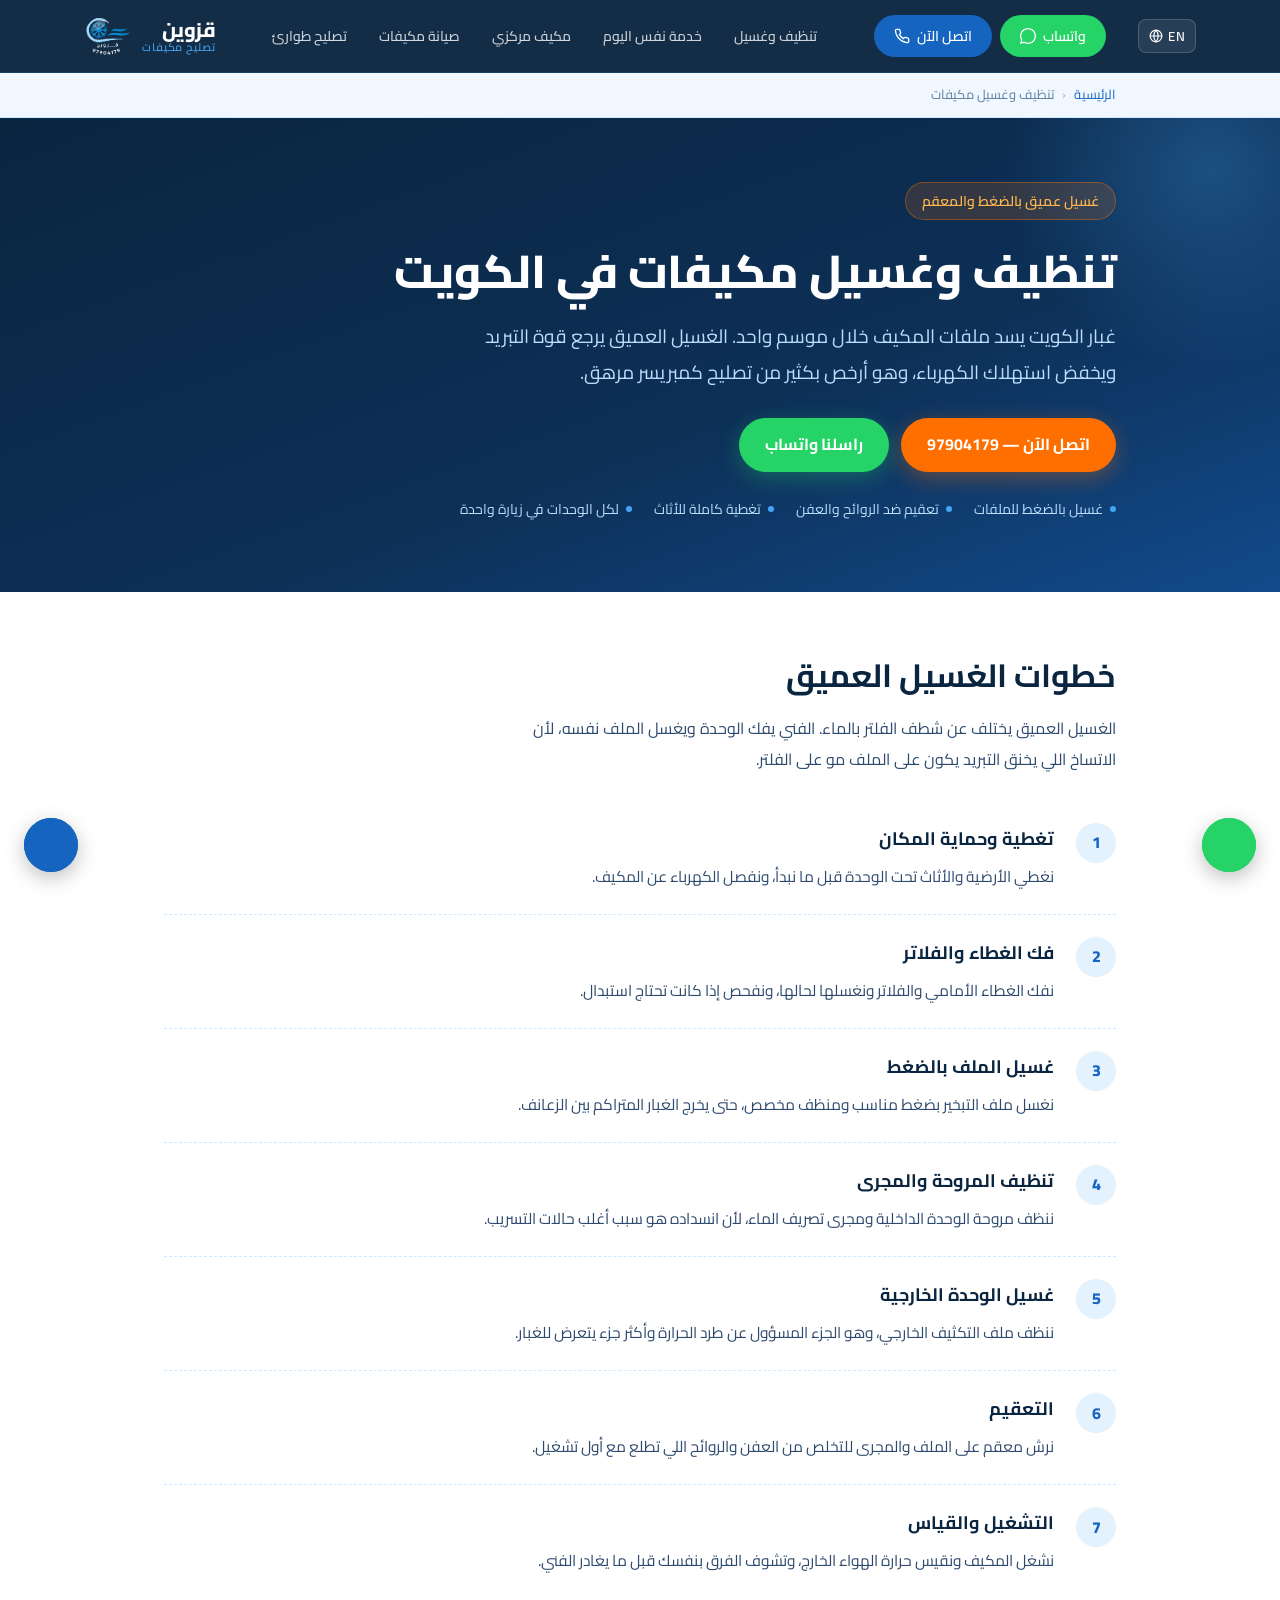
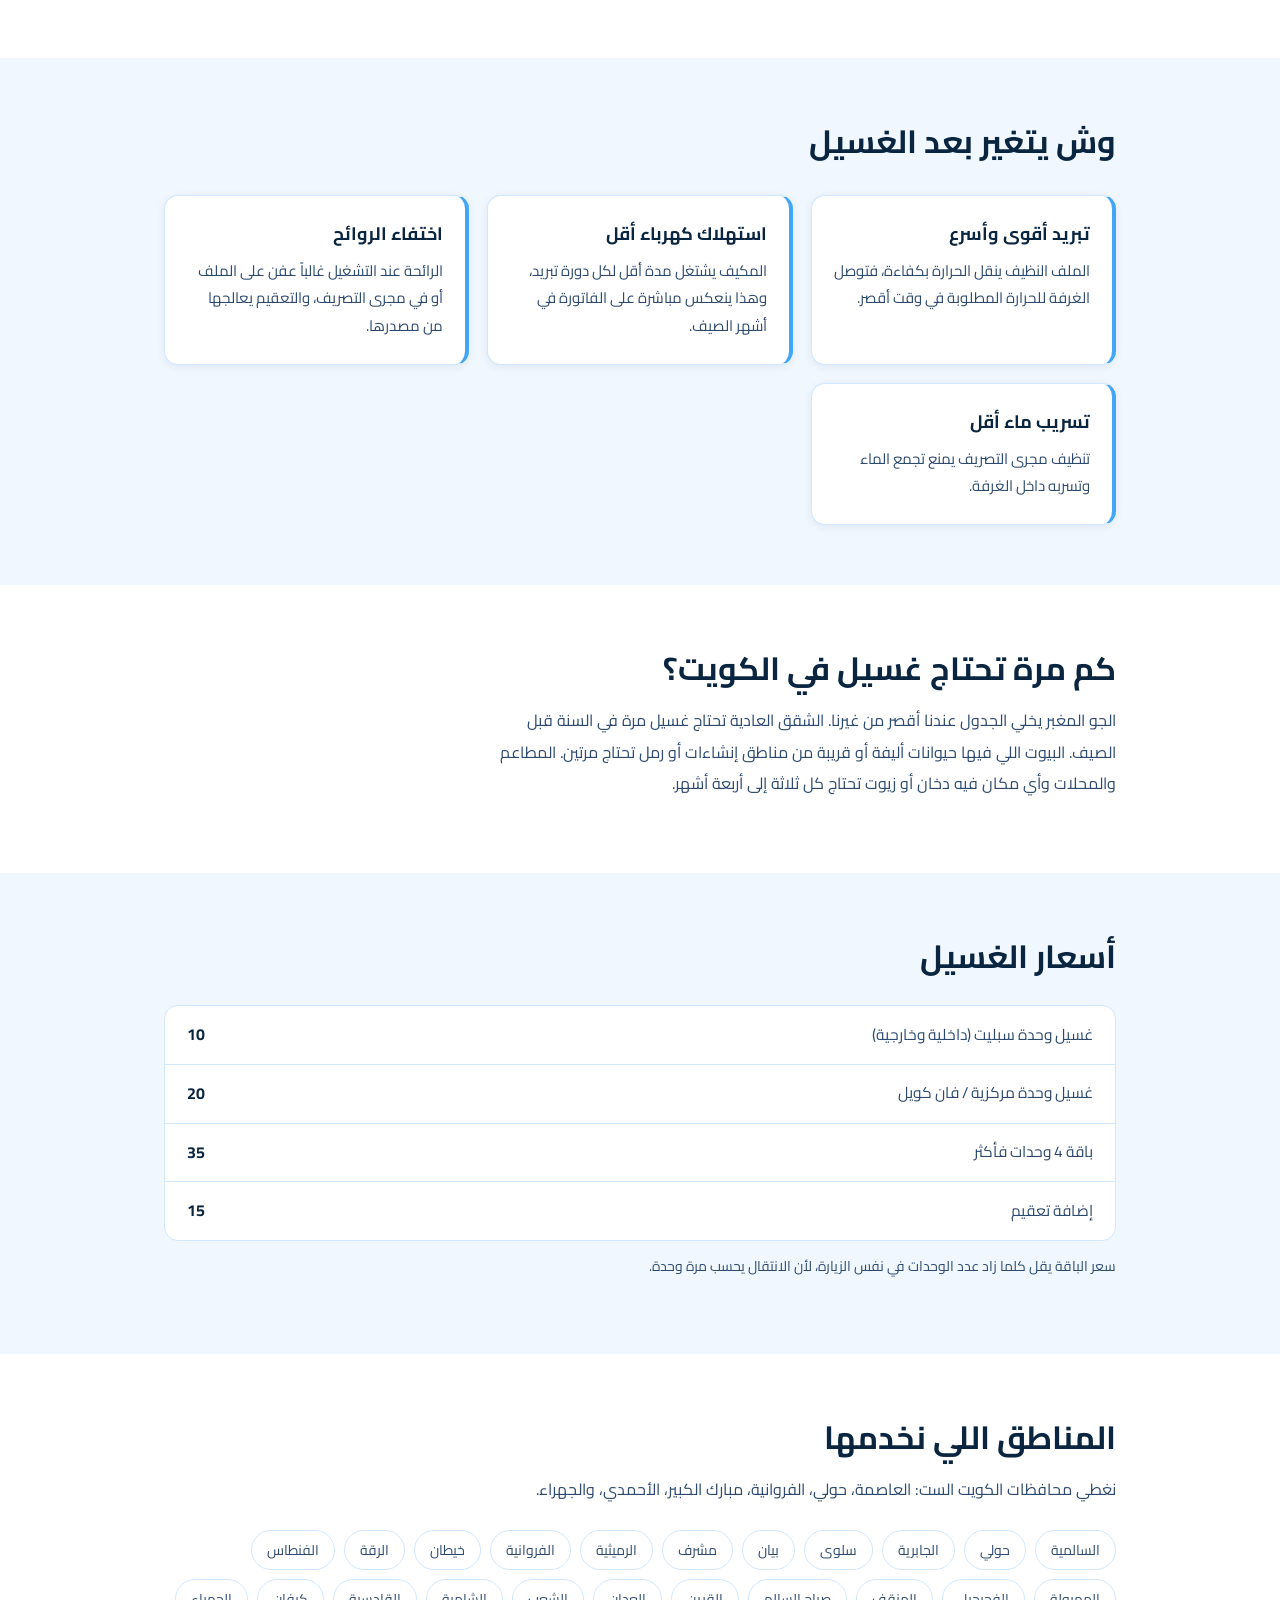
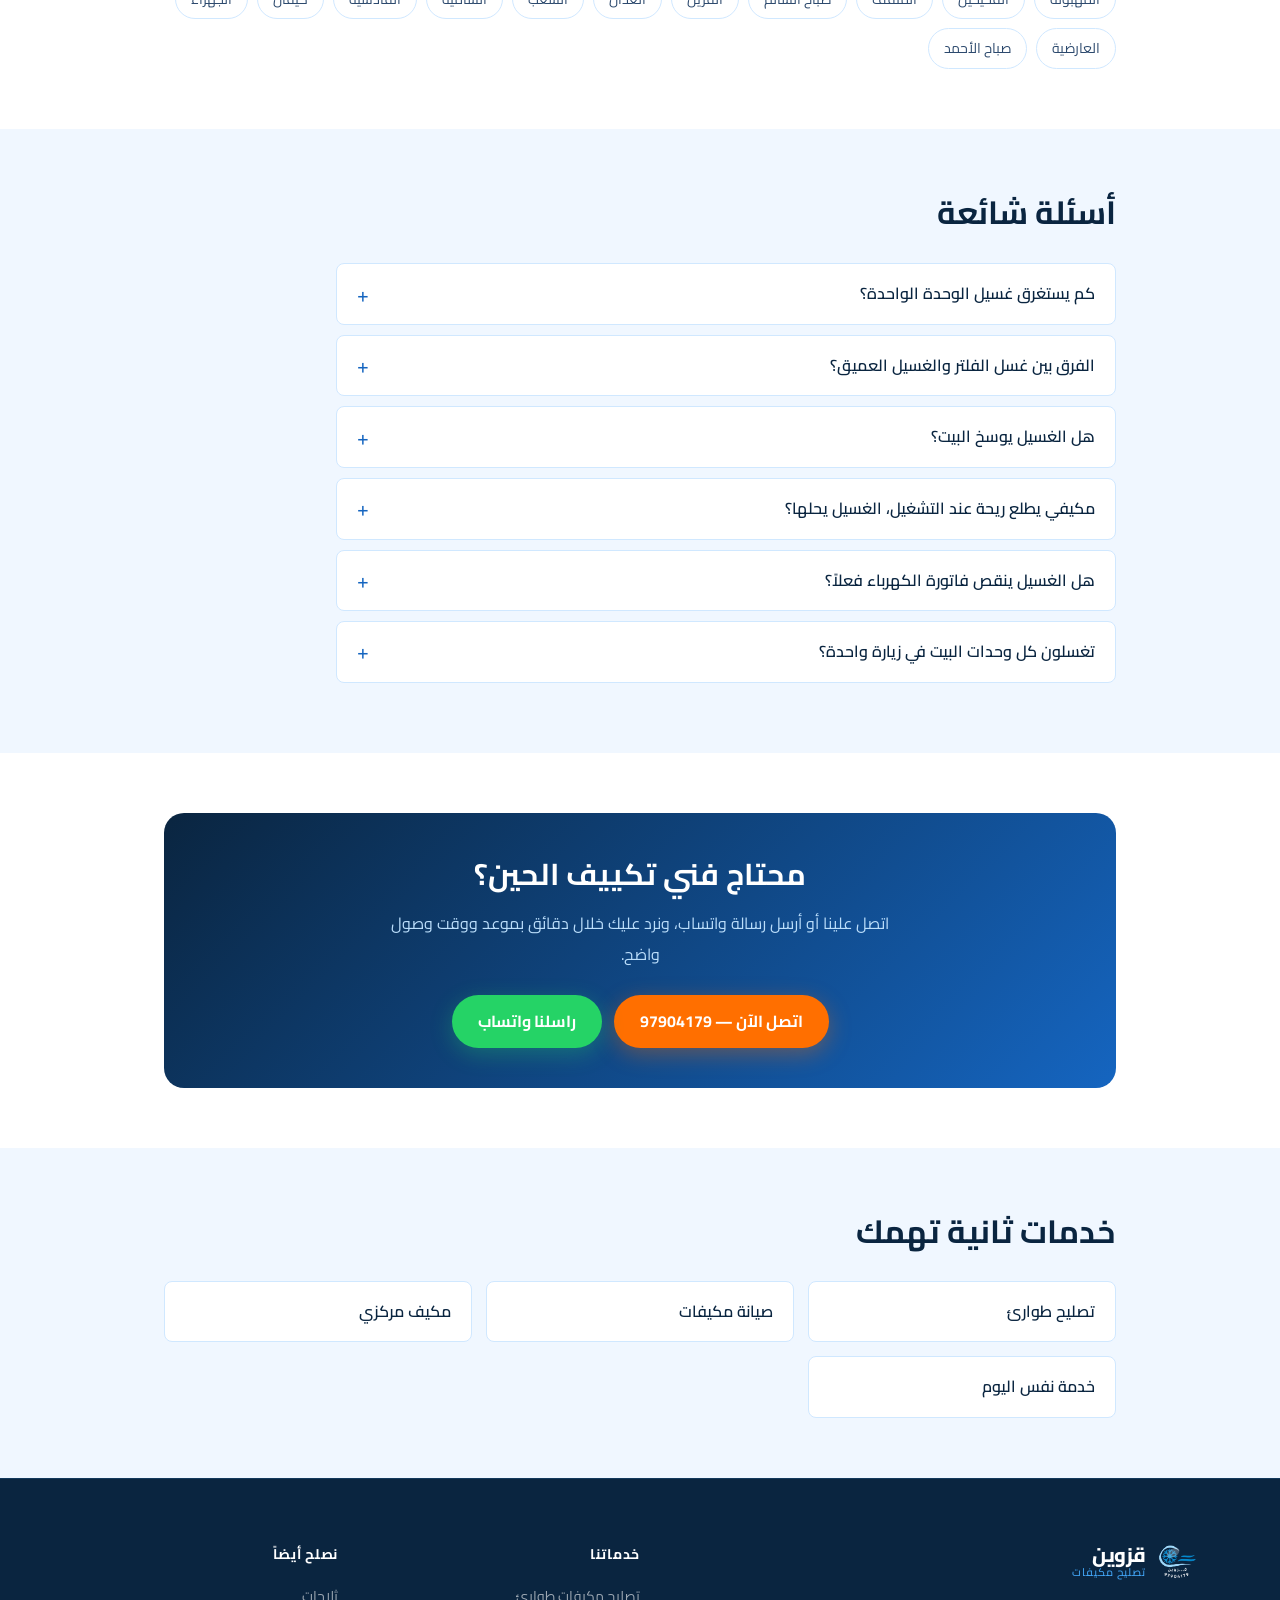
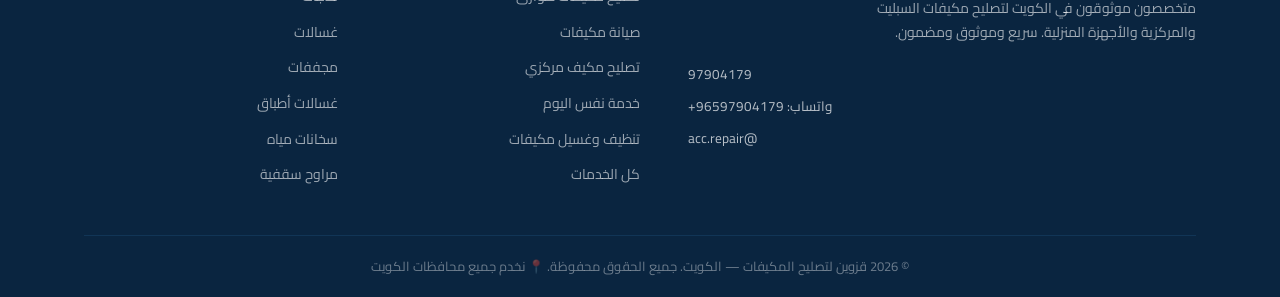
==== commit e289f2f6: "Update cleaning prices in ac-cleaning-kuwait.html" ====
--- a/ac-cleaning-kuwait.html
+++ b/ac-cleaning-kuwait.html
@@ -328,10 +328,10 @@
     <div class="lp-wrap">
       <h2>أسعار الغسيل</h2>
       <div class="lp-price">
-        <div class="lp-price-row"><span>غسيل وحدة سبليت (داخلية وخارجية)</span><b>[[ضع السعر]]</b></div>
-        <div class="lp-price-row"><span>غسيل وحدة مركزية / فان كويل</span><b>[[ضع السعر]]</b></div>
-        <div class="lp-price-row"><span>باقة 4 وحدات فأكثر</span><b>[[ضع السعر]]</b></div>
-        <div class="lp-price-row"><span>إضافة تعقيم</span><b>[[ضع السعر]]</b></div>
+        <div class="lp-price-row"><span>غسيل وحدة سبليت (داخلية وخارجية)</span><b>10</b></div>
+        <div class="lp-price-row"><span>غسيل وحدة مركزية / فان كويل</span><b>20</b></div>
+        <div class="lp-price-row"><span>باقة 4 وحدات فأكثر</span><b>35</b></div>
+        <div class="lp-price-row"><span>إضافة تعقيم</span><b>15</b></div>
       </div>
       <p class="lp-note">سعر الباقة يقل كلما زاد عدد الوحدات في نفس الزيارة، لأن الانتقال يحسب مرة وحدة.</p>
     </div>
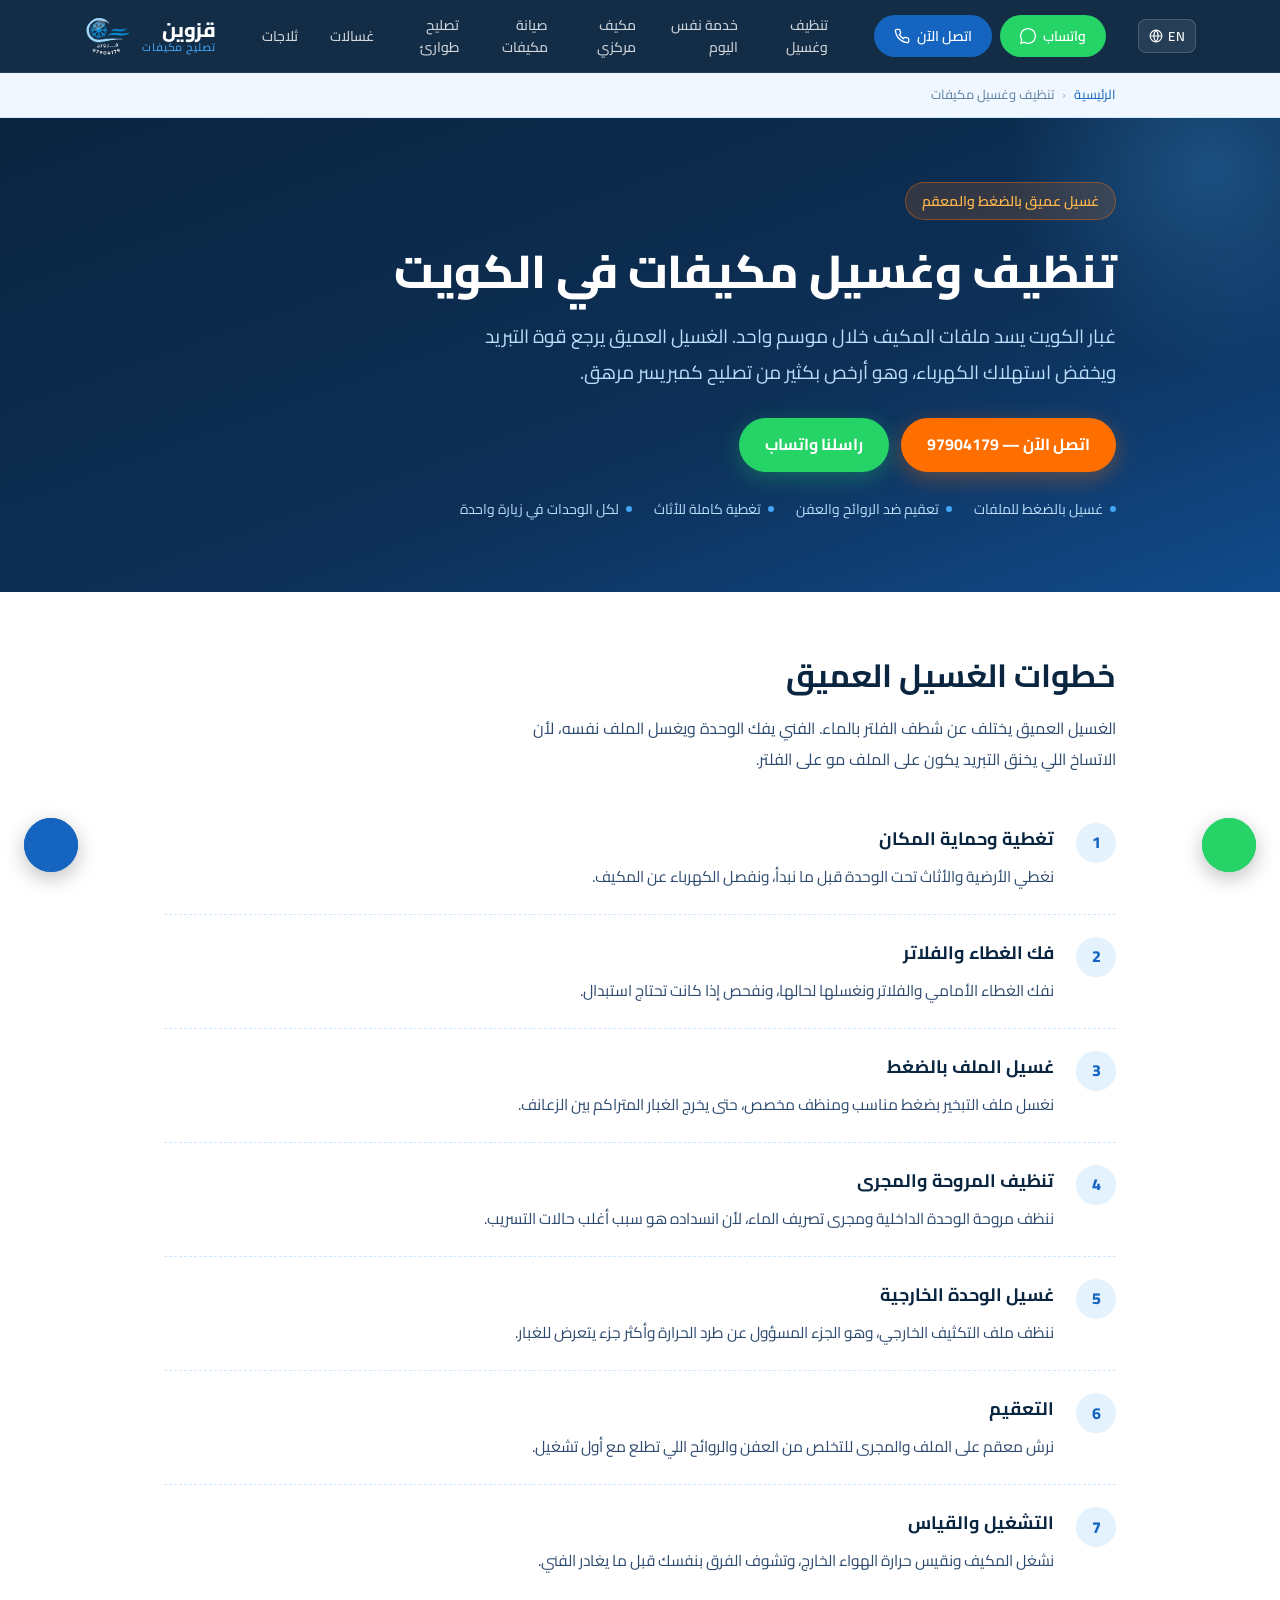
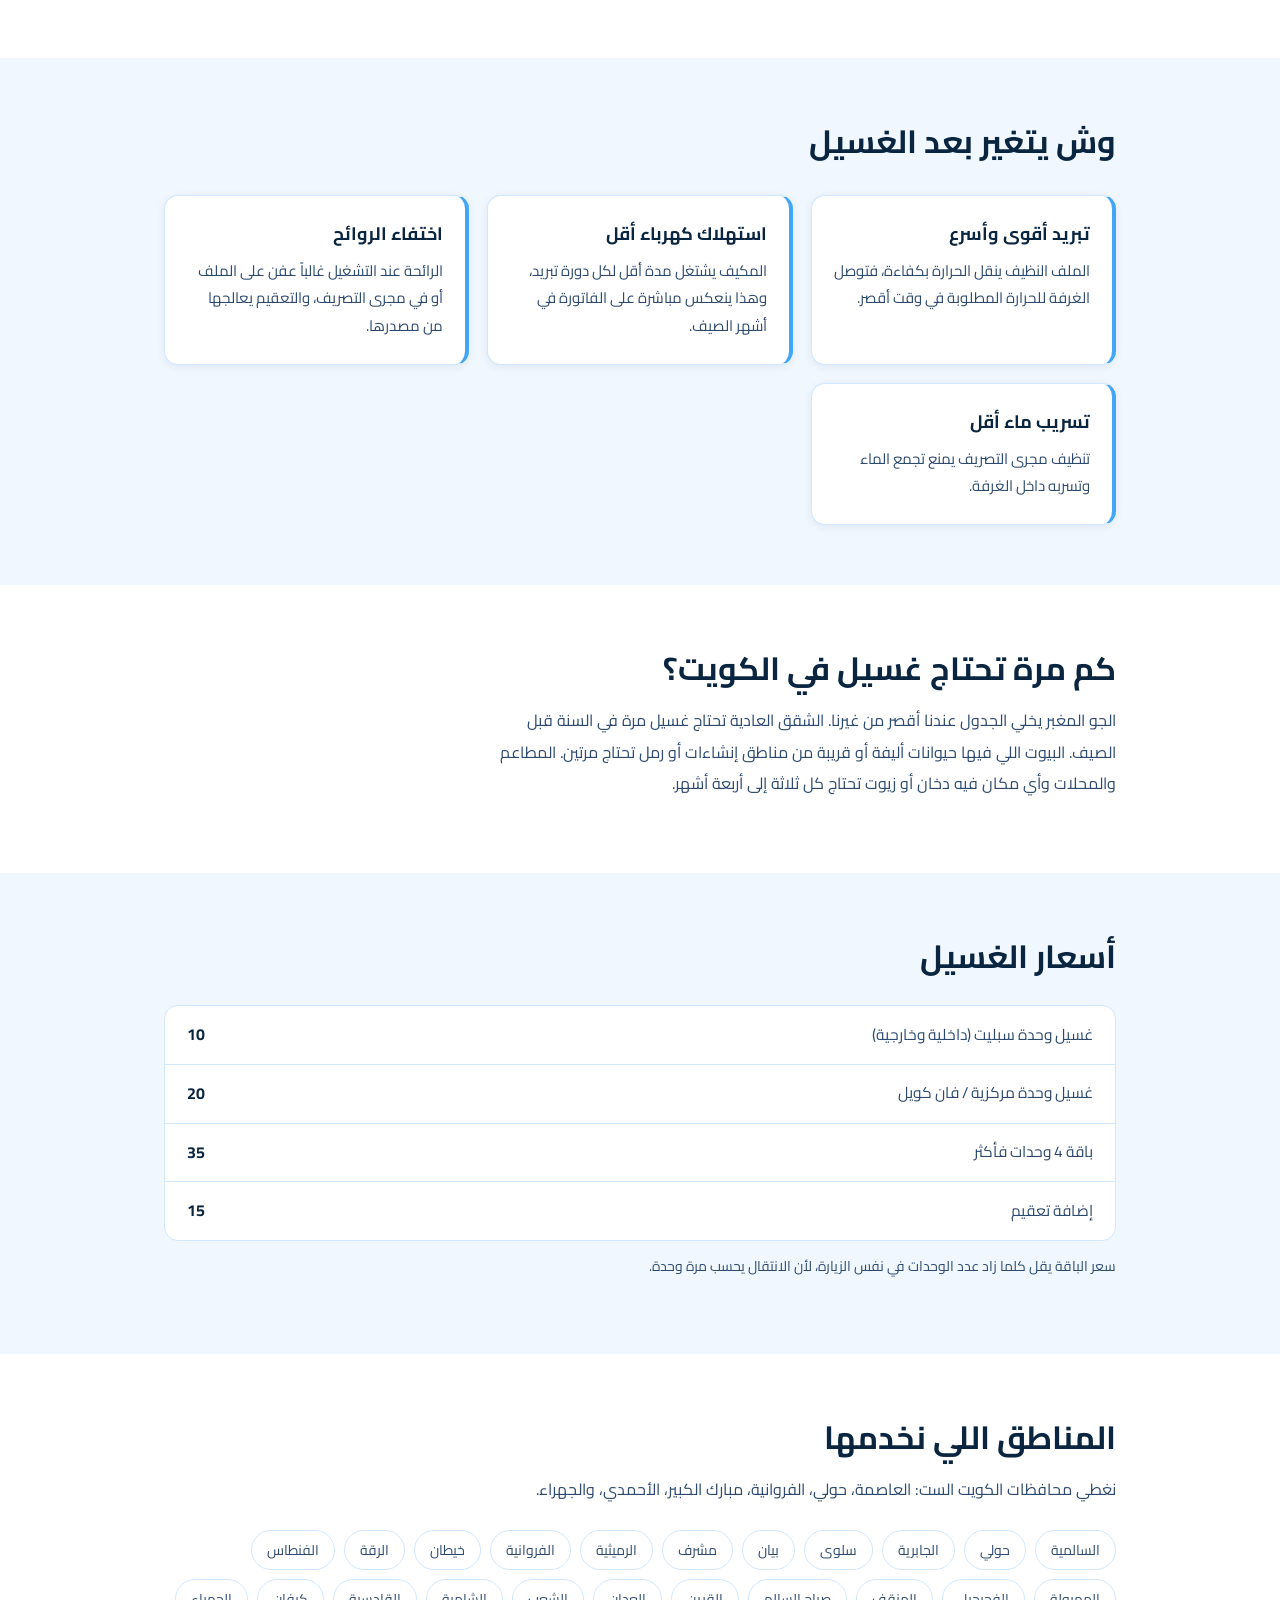
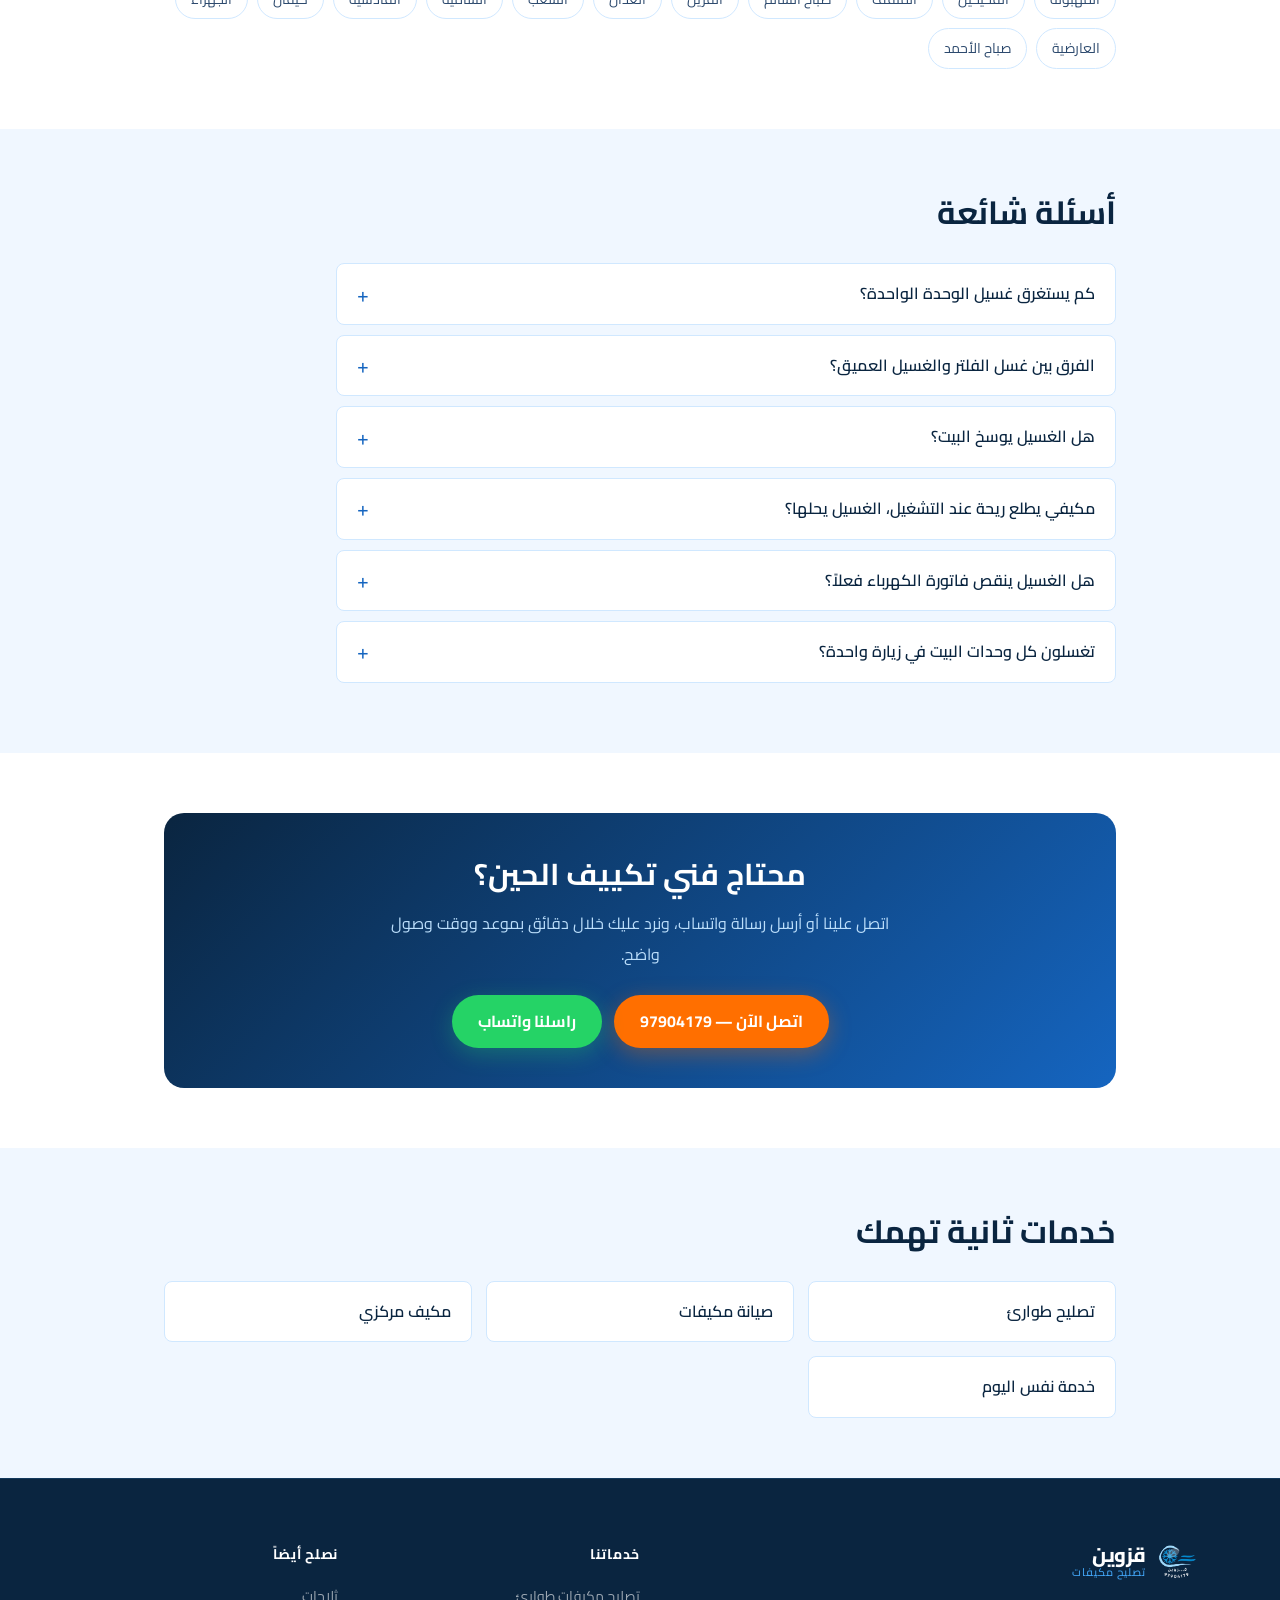
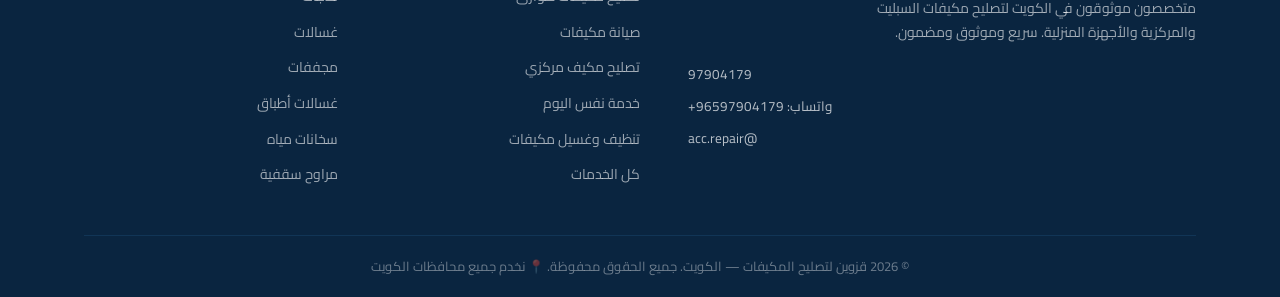
==== commit 3b829788: "fridge and washing machine pages" ====
--- a/ac-cleaning-kuwait.html
+++ b/ac-cleaning-kuwait.html
@@ -221,6 +221,8 @@
       </a>
 
       <nav class="nav-links" aria-label="التنقل الرئيسي">
+        <a href="/fridge-repair-kuwait.html" class="nav-link">ثلاجات</a>
+        <a href="/washing-machine-repair-kuwait.html" class="nav-link">غسالات</a>
         <a href="/emergency-ac-repair-kuwait.html" class="nav-link">تصليح طوارئ</a>
         <a href="/ac-maintenance-kuwait.html" class="nav-link">صيانة مكيفات</a>
         <a href="/central-ac-repair-kuwait.html" class="nav-link">مكيف مركزي</a>
@@ -254,6 +256,8 @@
     </div>
 
     <div class="mobile-menu" id="mobileMenu" aria-hidden="true">
+      <a href="/fridge-repair-kuwait.html" class="mob-link">تصليح ثلاجات</a>
+      <a href="/washing-machine-repair-kuwait.html" class="mob-link">تصليح غسالات</a>
       <a href="/emergency-ac-repair-kuwait.html" class="mob-link">تصليح طوارئ</a>
       <a href="/ac-maintenance-kuwait.html" class="mob-link">صيانة مكيفات</a>
       <a href="/central-ac-repair-kuwait.html" class="mob-link">مكيف مركزي</a>
@@ -466,8 +470,8 @@
         <div class="footer-col">
           <h4 class="footer-col-title">نصلح أيضاً</h4>
           <ul class="footer-list">
-            <li><a href="/?lang=ar#services">ثلاجات</a></li>
-            <li><a href="/?lang=ar#services">غسالات</a></li>
+            <li><a href="/fridge-repair-kuwait.html">ثلاجات</a></li>
+            <li><a href="/washing-machine-repair-kuwait.html">غسالات</a></li>
             <li><a href="/?lang=ar#services">مجففات</a></li>
             <li><a href="/?lang=ar#services">غسالات أطباق</a></li>
             <li><a href="/?lang=ar#services">سخانات مياه</a></li>
